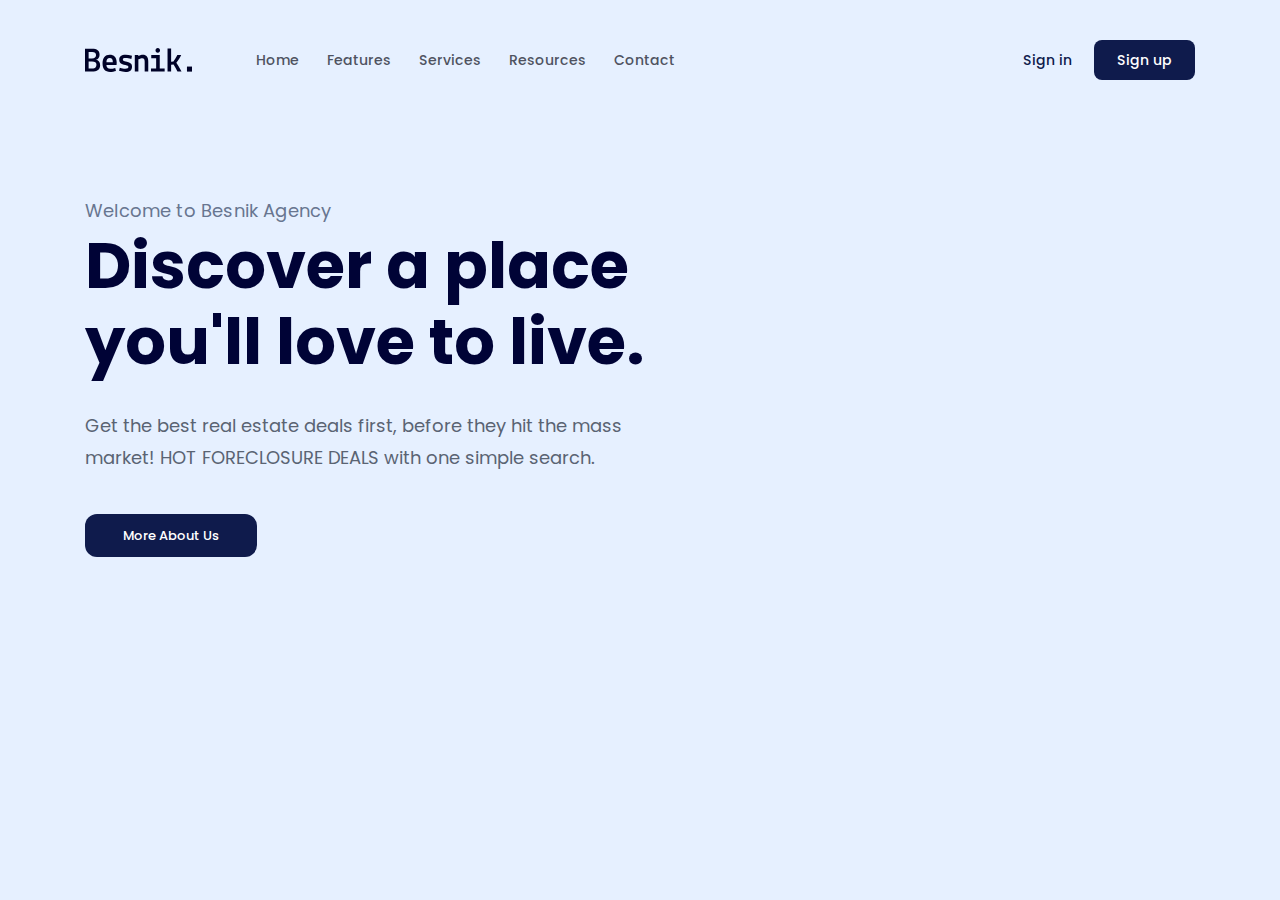
==== RealEStateLandingPage/index.html @ cc9690c1 "add Css for hero class" ====
﻿<!DOCTYPE html>
<html lang="en">
<head>
    <meta charset="UTF-8">
    <meta name="viewport" content="width=device-width, initial-scale=1.0">
    <title>F8 Demo 01</title>
    <link rel="stylesheet" href="./assets/css/reset.css">
    <link rel="stylesheet" href="./assets/fonts/stylesheet.css">
    <link rel="stylesheet" href="./assets/css/style.css">
</head>
<body>
    <main>
        <!-- Header -->
        <header class="header">
            <div class="content">
                <!-- Header Navigation -->
                <nav class="nav">
                    <!-- Logo -->
                    <img src="./assets/img/logo.svg" alt="Besnik.">
    
                    <!-- Navigation -->
                     <ul>
                        <li><a href="#!">Home</a></li>
                        <li><a href="#!">Features</a></li>
                        <li><a href="#!">Services</a></li>
                        <li><a href="#!">Resources</a></li>
                        <li><a href="#!">Contact</a></li>
                     </ul>
    
                    <!-- Action -->
                     <div class="nav-action">
                        <a class="nav-link-action" href="#!">Sign in</a>
                        <a class="btn nav-btn-action" href="#!">Sign up</a>
                     </div>
                </nav>

                <!-- Header Hero -->
                 <div class="hero">
                    <p class="sub-title">Welcome to Besnik Agency</p>
                    <h1 class="title">Discover a place
                        you'll love to live.</h1>
                    <p class="desc">Get the best real estate deals first,
                        before they hit the mass market! HOT FORECLOSURE DEALS with one simple search.</p>
                    <a href="" class="btn btn-cal">More About Us</a>
                 </div>
            </div>
        </header>
    </main>
</body>
</html>
---- RealEStateLandingPage/assets/fonts/stylesheet.css ----
/* =================== Poppins ================ */

@font-face {
    font-family: 'Poppins';
    src: url('./poppins/Poppins-ExtraBold.woff2') format('woff2'),
        url('./poppins/Poppins-ExtraBold.woff') format('woff');
    font-weight: bold;
    font-style: normal;
    font-display: swap;
}

@font-face {
    font-family: 'Poppins';
    src: url('./poppins/Poppins-Bold.woff2') format('woff2'),
        url('./poppins/Poppins-Bold.woff') format('woff');
    font-weight: bold;
    font-style: normal;
    font-display: swap;
}

@font-face {
    font-family: 'Poppins';
    src: url('./poppins/Poppins-BlackItalic.woff2') format('woff2'),
        url('./poppins/Poppins-BlackItalic.woff') format('woff');
    font-weight: 900;
    font-style: italic;
    font-display: swap;
}

@font-face {
    font-family: 'Poppins';
    src: url('./poppins/Poppins-BoldItalic.woff2') format('woff2'),
        url('./poppins/Poppins-BoldItalic.woff') format('woff');
    font-weight: bold;
    font-style: italic;
    font-display: swap;
}

@font-face {
    font-family: 'Poppins';
    src: url('./poppins/Poppins-Black.woff2') format('woff2'),
        url('./poppins/Poppins-Black.woff') format('woff');
    font-weight: 900;
    font-style: normal;
    font-display: swap;
}

@font-face {
    font-family: 'Poppins';
    src: url('./poppins/Poppins-ExtraLight.woff2') format('woff2'),
        url('./poppins/Poppins-ExtraLight.woff') format('woff');
    font-weight: 200;
    font-style: normal;
    font-display: swap;
}

@font-face {
    font-family: 'Poppins';
    src: url('./poppins/Poppins-Italic.woff2') format('woff2'),
        url('./poppins/Poppins-Italic.woff') format('woff');
    font-weight: normal;
    font-style: italic;
    font-display: swap;
}

@font-face {
    font-family: 'Poppins';
    src: url('./poppins/Poppins-ExtraLightItalic.woff2') format('woff2'),
        url('./poppins/Poppins-ExtraLightItalic.woff') format('woff');
    font-weight: 200;
    font-style: italic;
    font-display: swap;
}

@font-face {
    font-family: 'Poppins';
    src: url('./poppins/Poppins-Light.woff2') format('woff2'),
        url('./poppins/Poppins-Light.woff') format('woff');
    font-weight: 300;
    font-style: normal;
    font-display: swap;
}

@font-face {
    font-family: 'Poppins';
    src: url('./poppins/Poppins-ExtraBoldItalic.woff2') format('woff2'),
        url('./poppins/Poppins-ExtraBoldItalic.woff') format('woff');
    font-weight: bold;
    font-style: italic;
    font-display: swap;
}

@font-face {
    font-family: 'Poppins';
    src: url('./poppins/Poppins-LightItalic.woff2') format('woff2'),
        url('./poppins/Poppins-LightItalic.woff') format('woff');
    font-weight: 300;
    font-style: italic;
    font-display: swap;
}

@font-face {
    font-family: 'Poppins';
    src: url('./poppins/Poppins-Medium.woff2') format('woff2'),
        url('./poppins/Poppins-Medium.woff') format('woff');
    font-weight: 500;
    font-style: normal;
    font-display: swap;
}

@font-face {
    font-family: 'Poppins';
    src: url('./poppins/Poppins-Regular.woff2') format('woff2'),
        url('./poppins/Poppins-Regular.woff') format('woff');
    font-weight: normal;
    font-style: normal;
    font-display: swap;
}

@font-face {
    font-family: 'Poppins';
    src: url('./poppins/Poppins-Thin.woff2') format('woff2'),
        url('./poppins/Poppins-Thin.woff') format('woff');
    font-weight: 100;
    font-style: normal;
    font-display: swap;
}

@font-face {
    font-family: 'Poppins';
    src: url('./poppins/Poppins-SemiBold.woff2') format('woff2'),
        url('./poppins/Poppins-SemiBold.woff') format('woff');
    font-weight: 600;
    font-style: normal;
    font-display: swap;
}

@font-face {
    font-family: 'Poppins';
    src: url('./poppins/Poppins-SemiBoldItalic.woff2') format('woff2'),
        url('./poppins/Poppins-SemiBoldItalic.woff') format('woff');
    font-weight: 600;
    font-style: italic;
    font-display: swap;
}

@font-face {
    font-family: 'Poppins';
    src: url('./poppins/Poppins-MediumItalic.woff2') format('woff2'),
        url('./poppins/Poppins-MediumItalic.woff') format('woff');
    font-weight: 500;
    font-style: italic;
    font-display: swap;
}

@font-face {
    font-family: 'Poppins';
    src: url('./poppins/Poppins-ThinItalic.woff2') format('woff2'),
        url('./poppins/Poppins-ThinItalic.woff') format('woff');
    font-weight: 100;
    font-style: italic;
    font-display: swap;
}
---- RealEStateLandingPage/assets/css/style.css ----
﻿*{
    box-sizing: border-box;
}

:root{
    --primary-color: #0F1B4C;
    --wid:50;
}

html{
    font-size: 62.5%; /* The same setting 10px */
}

body{
    font-size: 1.6rem; /* The same setting 1rem = 10px + 0.6rem = 6px = 16px */
    font-family: 'Poppins', sans-serif;
}

/* Common */
.content{
    width: 1110px;
    max-width: calc(100% - 24px);
    margin-left: auto;
    margin-right: auto;
}

a{
    text-decoration: none;
}

.btn{
    padding: 1.5rem 3.8rem;
    color: #FFF;
    font-size: 1.3rem;
    font-style: normal;
    font-weight: 500;
    background: var(--primary-color);
    border-radius: 1.2rem;
}

.btn:hover{
    opacity: 0.8;
    transition: all 0.3s ease-in;
}

/* Header */
.header{
    background: #E6F0FF;
    height: 100vh;
}

.nav{
    display: flex;
    padding-top: 4.8rem;
    align-items: center;
    /* flex-wrap: wrap; */
}

.nav ul{
    display: flex;
    margin-left: 5rem;
}

.nav ul a{
    padding: 1.2rem 1.4rem;
    color: #4F5361;
    font-size: 1.4rem;
    font-weight: 500;
    position: relative;
}

.nav ul a::before{
    content: "";
    display: block;
    position: absolute;
    bottom: 10px;
    left: 50%;
    right: 50%;
    width: 0px;
    height: 0.2rem;
    background: #4F5361;
    transition: all 0.3s ease;
}

.nav ul a:hover::before{
    /* width: calc(100% - 2.8rem); */
    /* --a : calc(calc(100% - 2.8rem) / 1px); */
    /* max-width: calc(100% - 2.8rem); */
    --wid:30;
    width: 1px;
    transform: scaleX(var(--wid));
}

.nav .nav-action{
    margin-left: auto;
}

.nav .nav-action .nav-btn-action{
    margin-left: 1.8rem;
    padding: 1rem 2.3rem;
    border-radius: 0.8rem;
    font-size: 1.4rem;
}

.nav .nav-action .nav-link-action{
    color: var(--primary-color);
    font-size: 1.4rem;
    font-style: normal;
    font-weight: 500;
}

/* Hero */

.hero{
    margin-top: 13rem;
    width: 56rem;
}

.hero .sub-title{
    color:#687690;
    font-size: 1.8rem;
    font-style: normal;
    font-weight: 500s;
    letter-spacing: 0.018rem;
}

.hero .title{
    margin-top: 0.8rem;
    color: #000336;
    font-size: 6.4rem;
    font-style: normal;
    font-weight: 700;
    line-height: 7.6rem;
}

.hero .desc{
    margin-top: 3rem;
    color: #5a6473;
    font-size: 1.8rem;
    font-style: normal;
    font-weight: 400;
    line-height: 3.2rem;
}

.hero .btn-cal{
    display: inline-block;
    margin-top: 4rem;

}
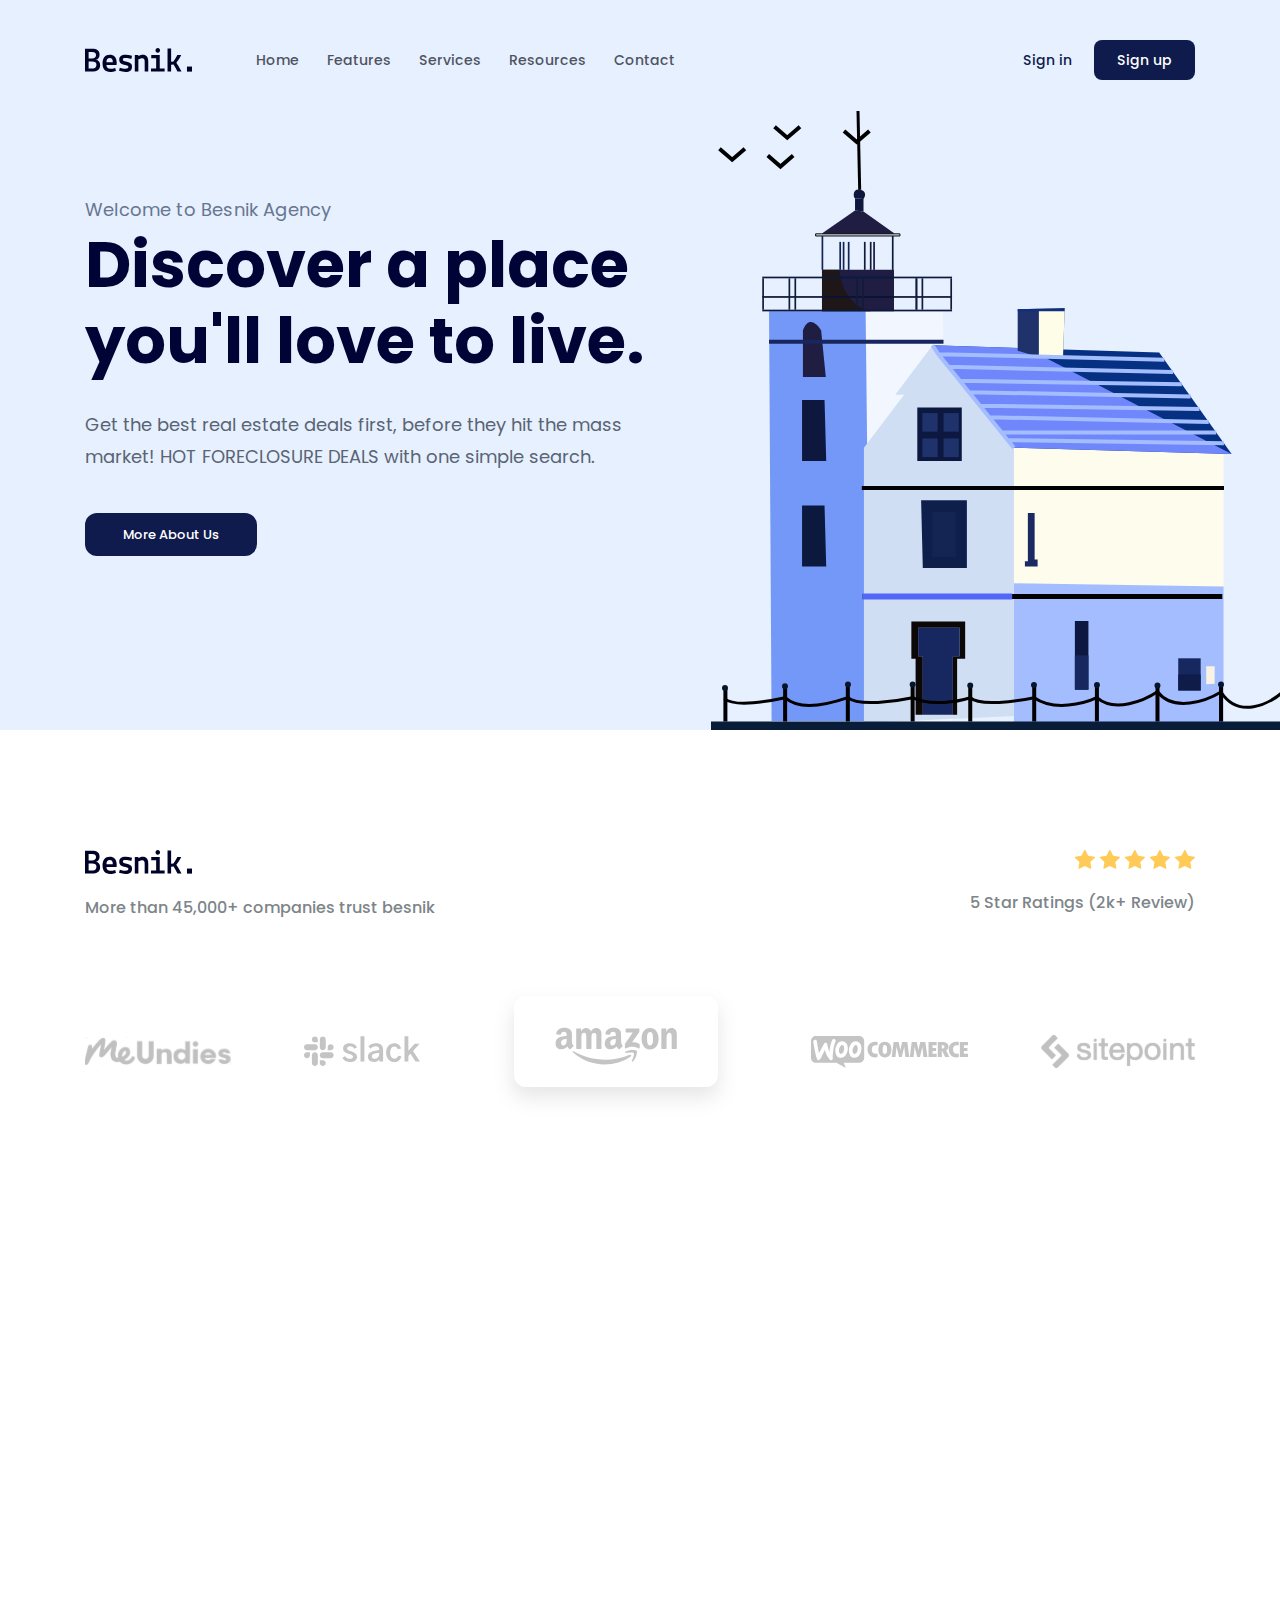
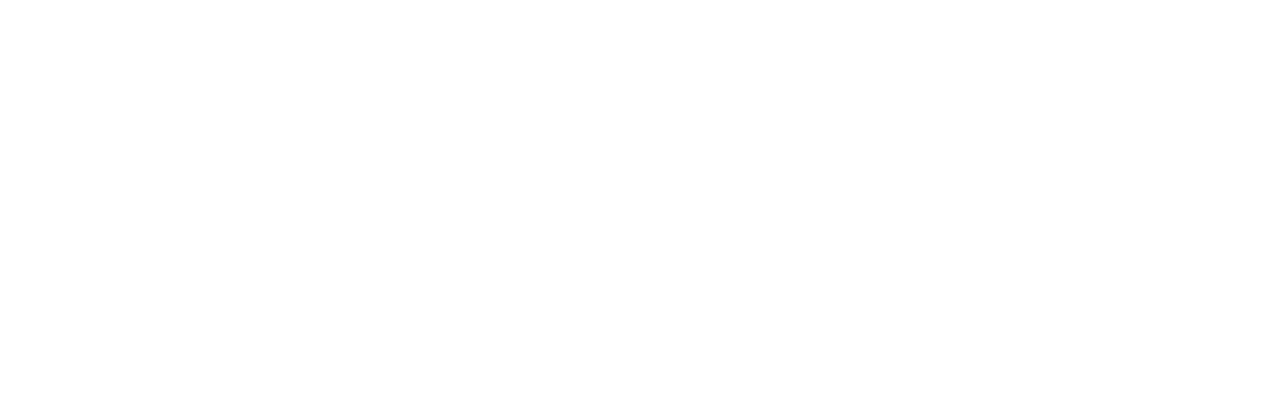
==== commit 476fc8f8: "add client section" ====
--- a/RealEStateLandingPage/index.html
+++ b/RealEStateLandingPage/index.html
@@ -33,18 +33,58 @@
                         <a class="btn nav-btn-action" href="#!">Sign up</a>
                      </div>
                 </nav>
+            </div>
 
-                <!-- Header Hero -->
-                 <div class="hero">
-                    <p class="sub-title">Welcome to Besnik Agency</p>
-                    <h1 class="title">Discover a place
-                        you'll love to live.</h1>
-                    <p class="desc">Get the best real estate deals first,
-                        before they hit the mass market! HOT FORECLOSURE DEALS with one simple search.</p>
-                    <a href="" class="btn btn-cal">More About Us</a>
-                 </div>
+            <div class="hero-wrap">
+                <div class="content">
+                    <!-- Header Hero -->
+                    <div class="hero-info">
+                        <p class="sub-title">Welcome to Besnik Agency</p>
+                        <h1 class="title">Discover a place
+                            you'll love to live.</h1>
+                        <p class="desc">Get the best real estate deals first,
+                            before they hit the mass market! HOT FORECLOSURE DEALS with one simple search.</p>
+                        <a href="" class="btn btn-cal">More About Us</a>
+                    </div>
+                    <img src="./assets/img/hero-img.svg" alt="Discover a place
+                    you'll love to live." class="hero-img">
+                </div>
             </div>
         </header>
+
+        <!-- Client -->
+         <div class="client-wrap">
+            <div class="content">
+                <!-- Client info -->
+                <div class="client-info">
+                    <div class="client-content">
+                        <img src="./assets/img/logo.svg" alt="Besnik.">
+                        <p>More than 45,000+ companies trust besnik</p>
+                    </div>
+    
+                    <!-- Client review -->
+                     <div class="client-review">
+                        <div class="star">
+                            <img src="./assets/img/star.svg" alt="start 1">
+                            <img src="./assets/img/star.svg" alt="start 3">
+                            <img src="./assets/img/star.svg" alt="start 2">
+                            <img src="./assets/img/star.svg" alt="start 4">
+                            <img src="./assets/img/star.svg" alt="start 5">
+                        </div>
+                        <p>5 Star Ratings (2k+ Review)</p>
+                     </div>
+                </div>
+
+                <!-- Client logo -->
+                 <div class="client-logo">
+                    <img src="./assets/img/logo-meundies.svg" alt="meunies">
+                    <img src="./assets/img/logo-slack.svg" alt="slack">
+                    <img src="./assets/img/logo-amazon.svg" alt="amazon">
+                    <img src="./assets/img/logo-woocommerce.svg" alt="woo commerce">
+                    <img src="./assets/img/logo-sitepoint.svg" alt="sitepoint">
+                </div>
+            </div>
+         </div>
     </main>
 </body>
 </html>--- a/RealEStateLandingPage/assets/css/style.css
+++ b/RealEStateLandingPage/assets/css/style.css
@@ -14,6 +14,7 @@
 body{
     font-size: 1.6rem; /* The same setting 1rem = 10px + 0.6rem = 6px = 16px */
     font-family: 'Poppins', sans-serif;
+    height: 2000px;
 }
 
 /* Common */
@@ -43,15 +44,15 @@
     transition: all 0.3s ease-in;
 }
 
-/* Header */
+/* ===== Header ===== */
 .header{
     background: #E6F0FF;
-    height: 100vh;
+    padding-top: 3.8rem;
 }
 
 .nav{
     display: flex;
-    padding-top: 4.8rem;
+    padding-top: 1rem;
     align-items: center;
     /* flex-wrap: wrap; */
 }
@@ -109,14 +110,20 @@
     font-weight: 500;
 }
 
-/* Hero */
+/* ===== Hero ===== */
 
-.hero{
-    margin-top: 13rem;
-    width: 56rem;
+.hero-wrap{
+    margin-top: 3.9rem;
+    height: 61.9rem;
+    position: relative;
 }
 
-.hero .sub-title{
+.hero-info{
+    width: 56rem;
+    padding-top: 9rem;
+}
+
+.hero-info .sub-title{
     color:#687690;
     font-size: 1.8rem;
     font-style: normal;
@@ -124,7 +131,7 @@
     letter-spacing: 0.018rem;
 }
 
-.hero .title{
+.hero-info .title{
     margin-top: 0.8rem;
     color: #000336;
     font-size: 6.4rem;
@@ -133,7 +140,7 @@
     line-height: 7.6rem;
 }
 
-.hero .desc{
+.hero-info .desc{
     margin-top: 3rem;
     color: #5a6473;
     font-size: 1.8rem;
@@ -142,8 +149,50 @@
     line-height: 3.2rem;
 }
 
-.hero .btn-cal{
+.hero-info .btn-cal{
     display: inline-block;
     margin-top: 4rem;
 
-}+}
+
+.hero-img{
+    position: absolute;
+    bottom: 0px;
+    right: calc((100vw - 1110px) / 2 - 100px);
+}
+
+/* ===== Client ===== */
+
+.client-wrap{
+    margin-top: 7.9rem;
+    padding: 4.1rem 0rem;
+}
+
+.client-info{
+    display: flex;
+}
+
+.client-info p{
+    margin-top: 2.3rem;
+    color: #7D8589;
+    font-size: 1.6rem;
+    font-style: normal;
+    font-weight: 500;
+}
+
+.client-review{
+    display: flex;
+    flex-direction: column;
+    align-items: end;
+    margin-left: auto;
+}
+
+.client-logo{
+    margin-top: 7rem;
+    display: flex;   
+    align-items: center;
+    justify-content: space-between;
+}
+
+
+
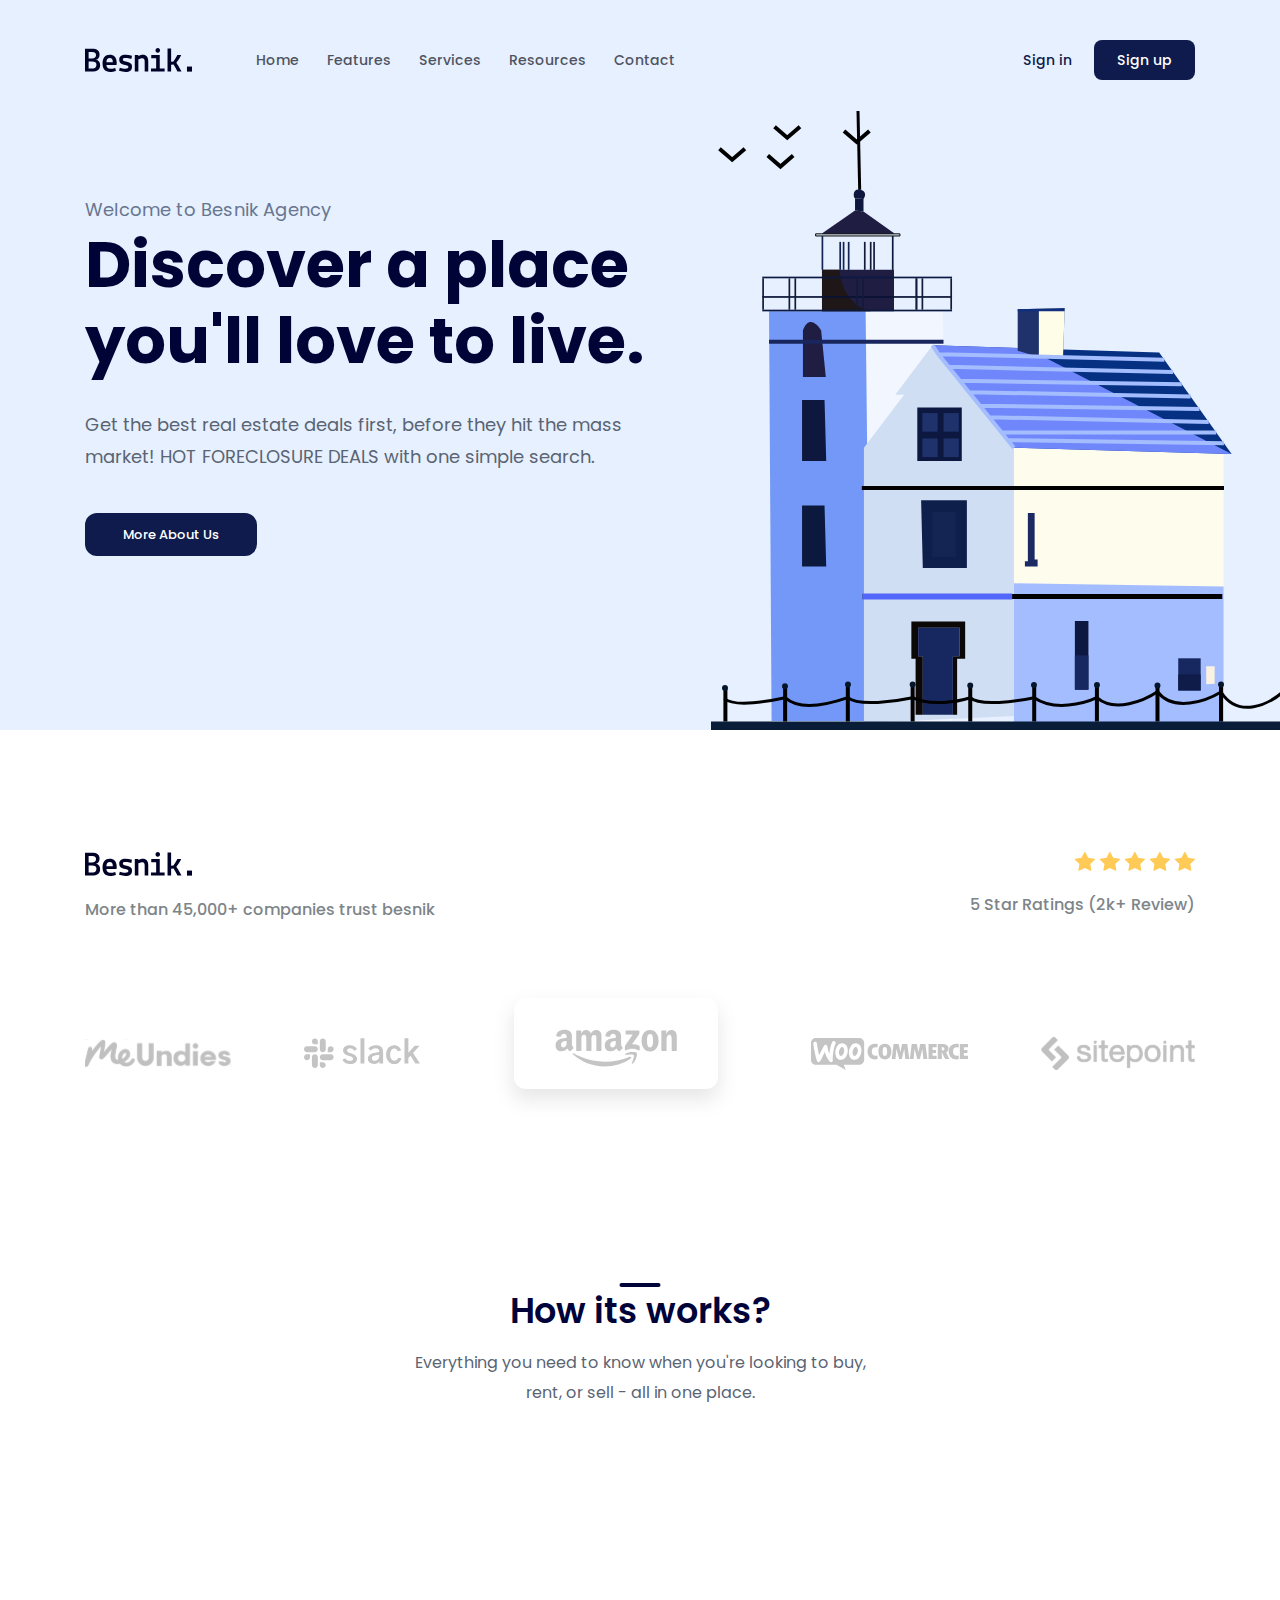
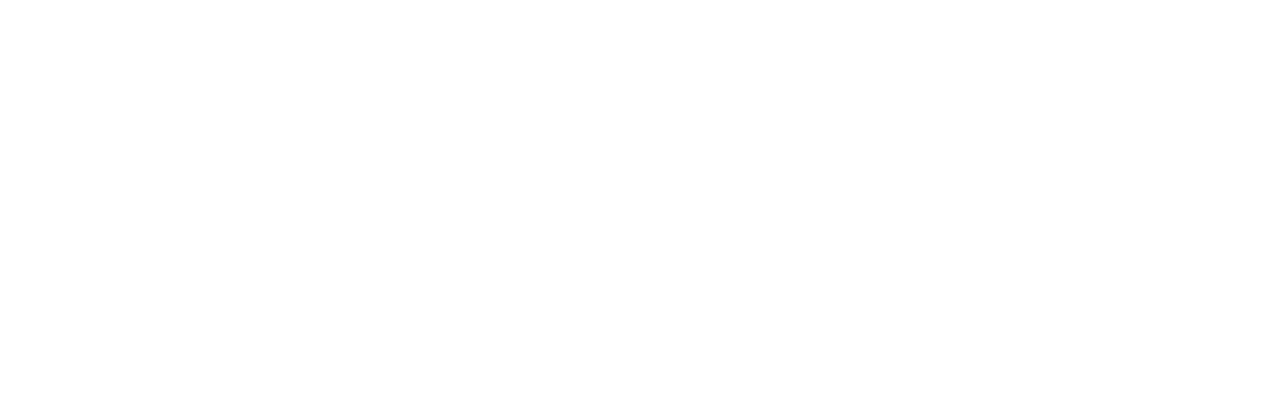
==== commit 12603c35: "add guides" ====
--- a/RealEStateLandingPage/index.html
+++ b/RealEStateLandingPage/index.html
@@ -85,6 +85,14 @@
                 </div>
             </div>
          </div>
+
+         <!-- Guides -->
+          <div class="guides">
+            <div class="content">
+                <h2 class="sub-title">How its works?</h2>
+                <p class="desc">Everything you need to know when you're looking to buy, rent, or sell - all in one place.</p>
+            </div>
+          </div>
     </main>
 </body>
-</html>+</html> --- a/RealEStateLandingPage/assets/css/style.css
+++ b/RealEStateLandingPage/assets/css/style.css
@@ -164,8 +164,8 @@
 /* ===== Client ===== */
 
 .client-wrap{
-    margin-top: 7.9rem;
-    padding: 4.1rem 0rem;
+    margin-top: 12.2rem;
+    /* padding: 4.1rem 0rem; */
 }
 
 .client-info{
@@ -194,5 +194,45 @@
     justify-content: space-between;
 }
 
-
-
+/* ===== Guides ===== */
+
+.guides{
+    margin-top: 174px;
+}
+
+.guides .sub-title{
+    position: relative;
+    color: #000339;
+    text-align: center;
+    font-size: 3.5rem;
+    font-style: normal;
+    font-weight: 600;
+    line-height: 1; /* 100% */
+}
+
+.guides .sub-title::before{
+    content: "";
+    position:absolute;
+    display: inline-block;
+    top:-10px;
+    left: 50%;
+    transform: translateX(-50%);
+    width: 41px;
+    height: 4px;
+    border-radius: 12px;
+    background: #000339;
+
+}
+
+.guides .desc {
+    margin: 20px auto 0px auto;
+    color: #5A6473;
+    width: 459px;
+    max-width: 100%;
+    font-size: 1.6rem;
+    font-style: normal;
+    font-weight: 400;
+    text-align: center;
+    line-height: 1.87; /* 187.5% */
+}
+
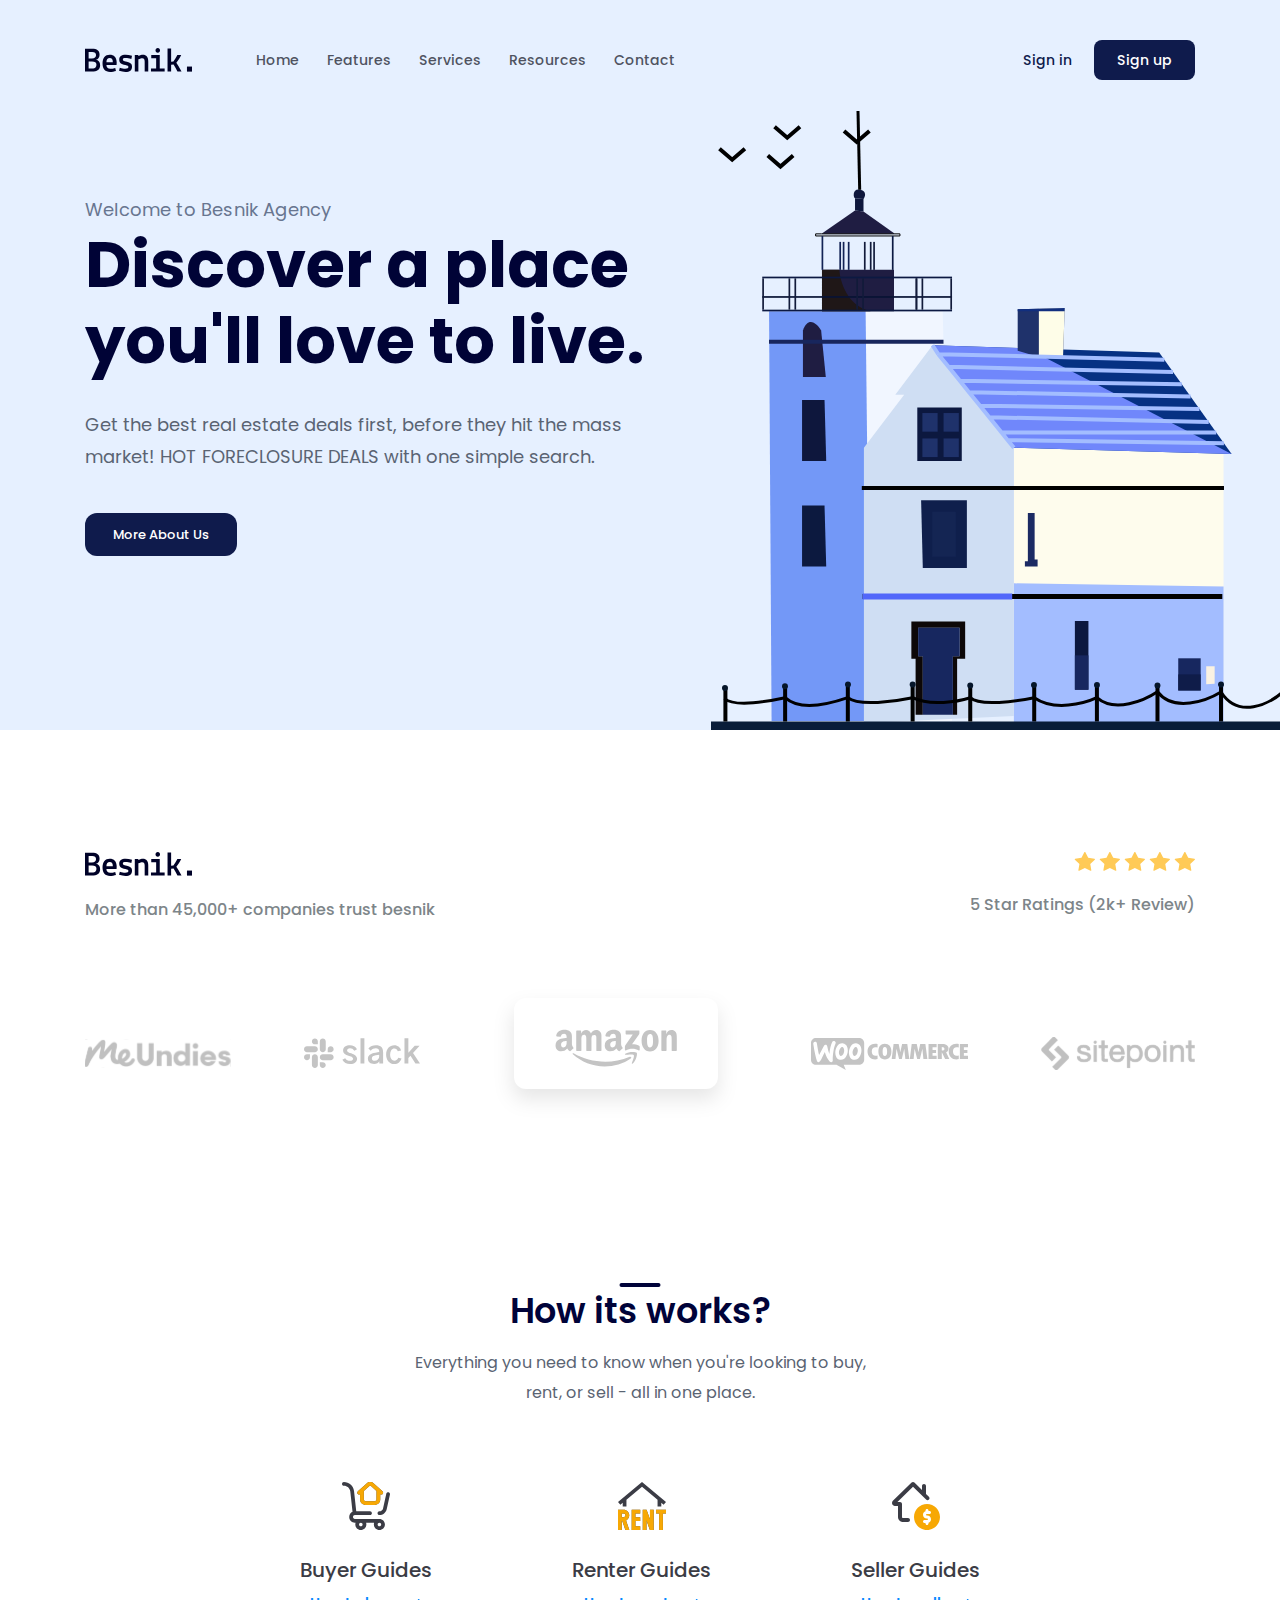
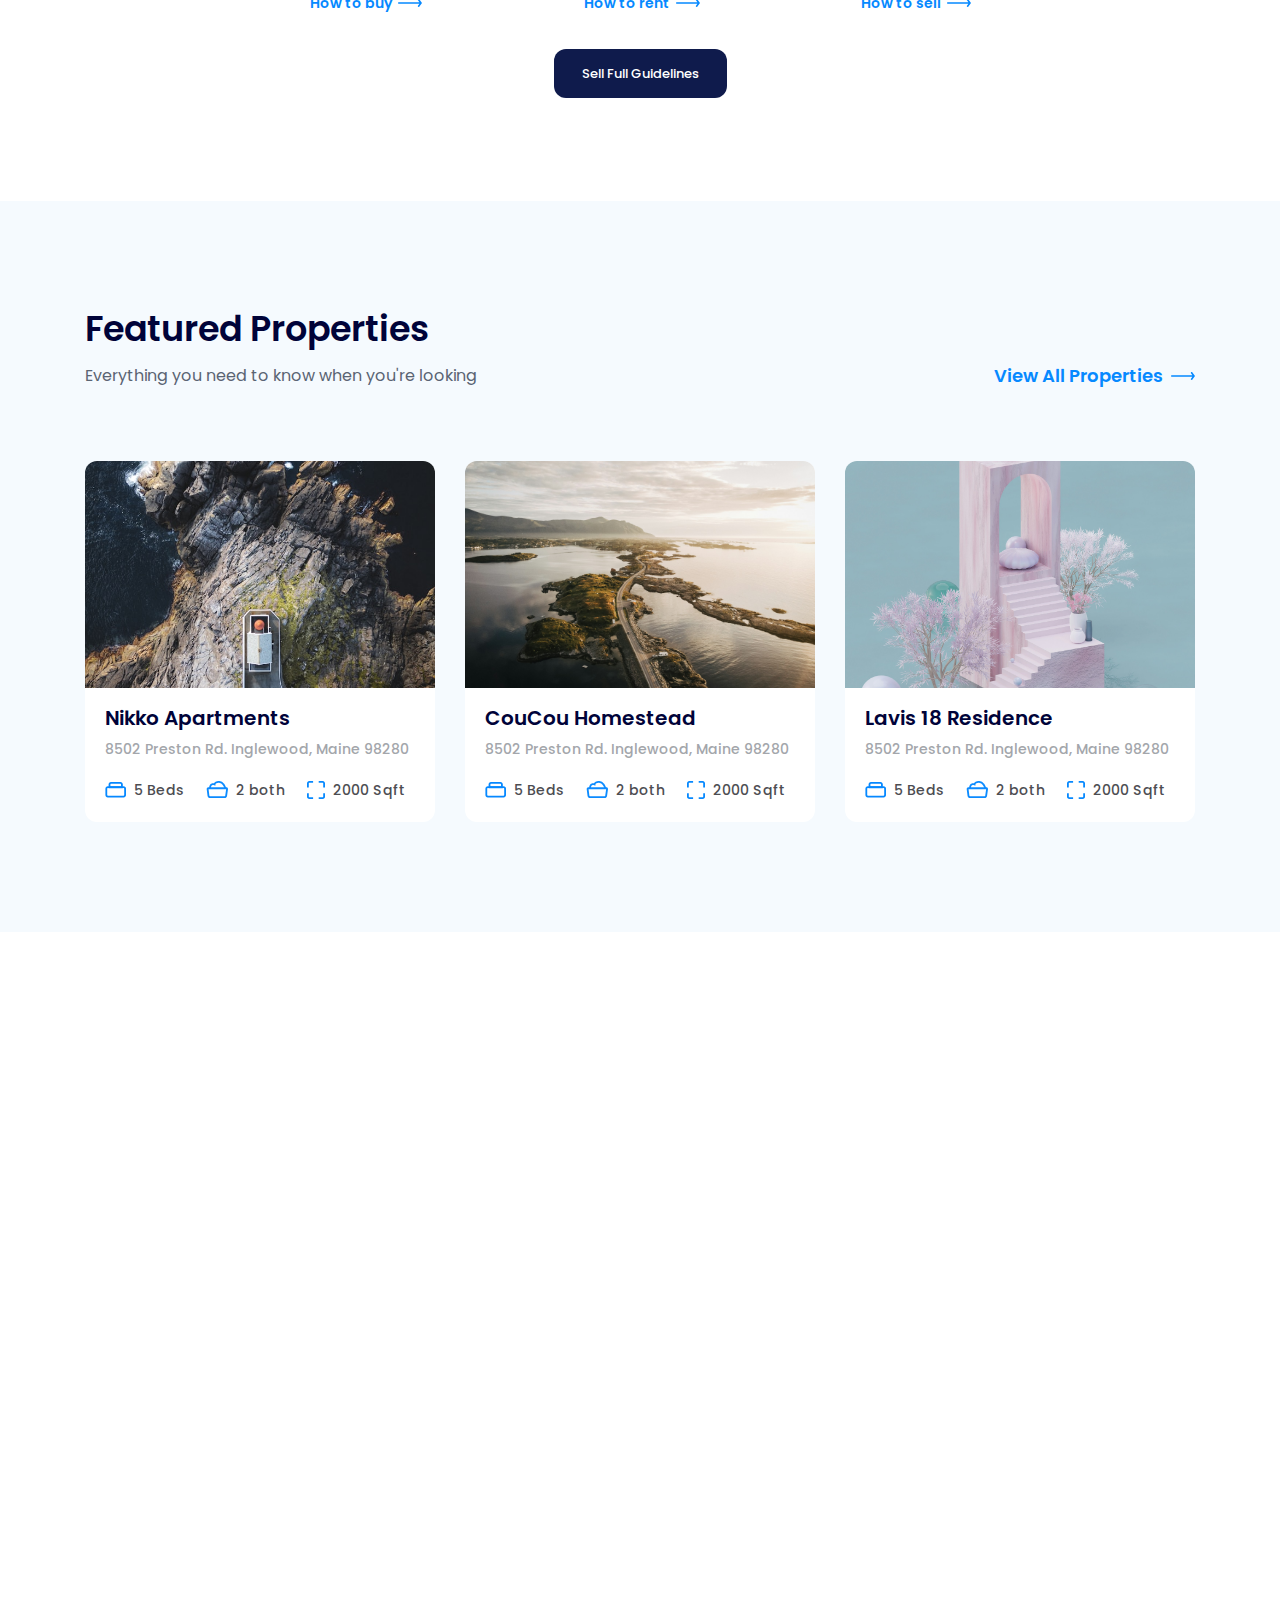
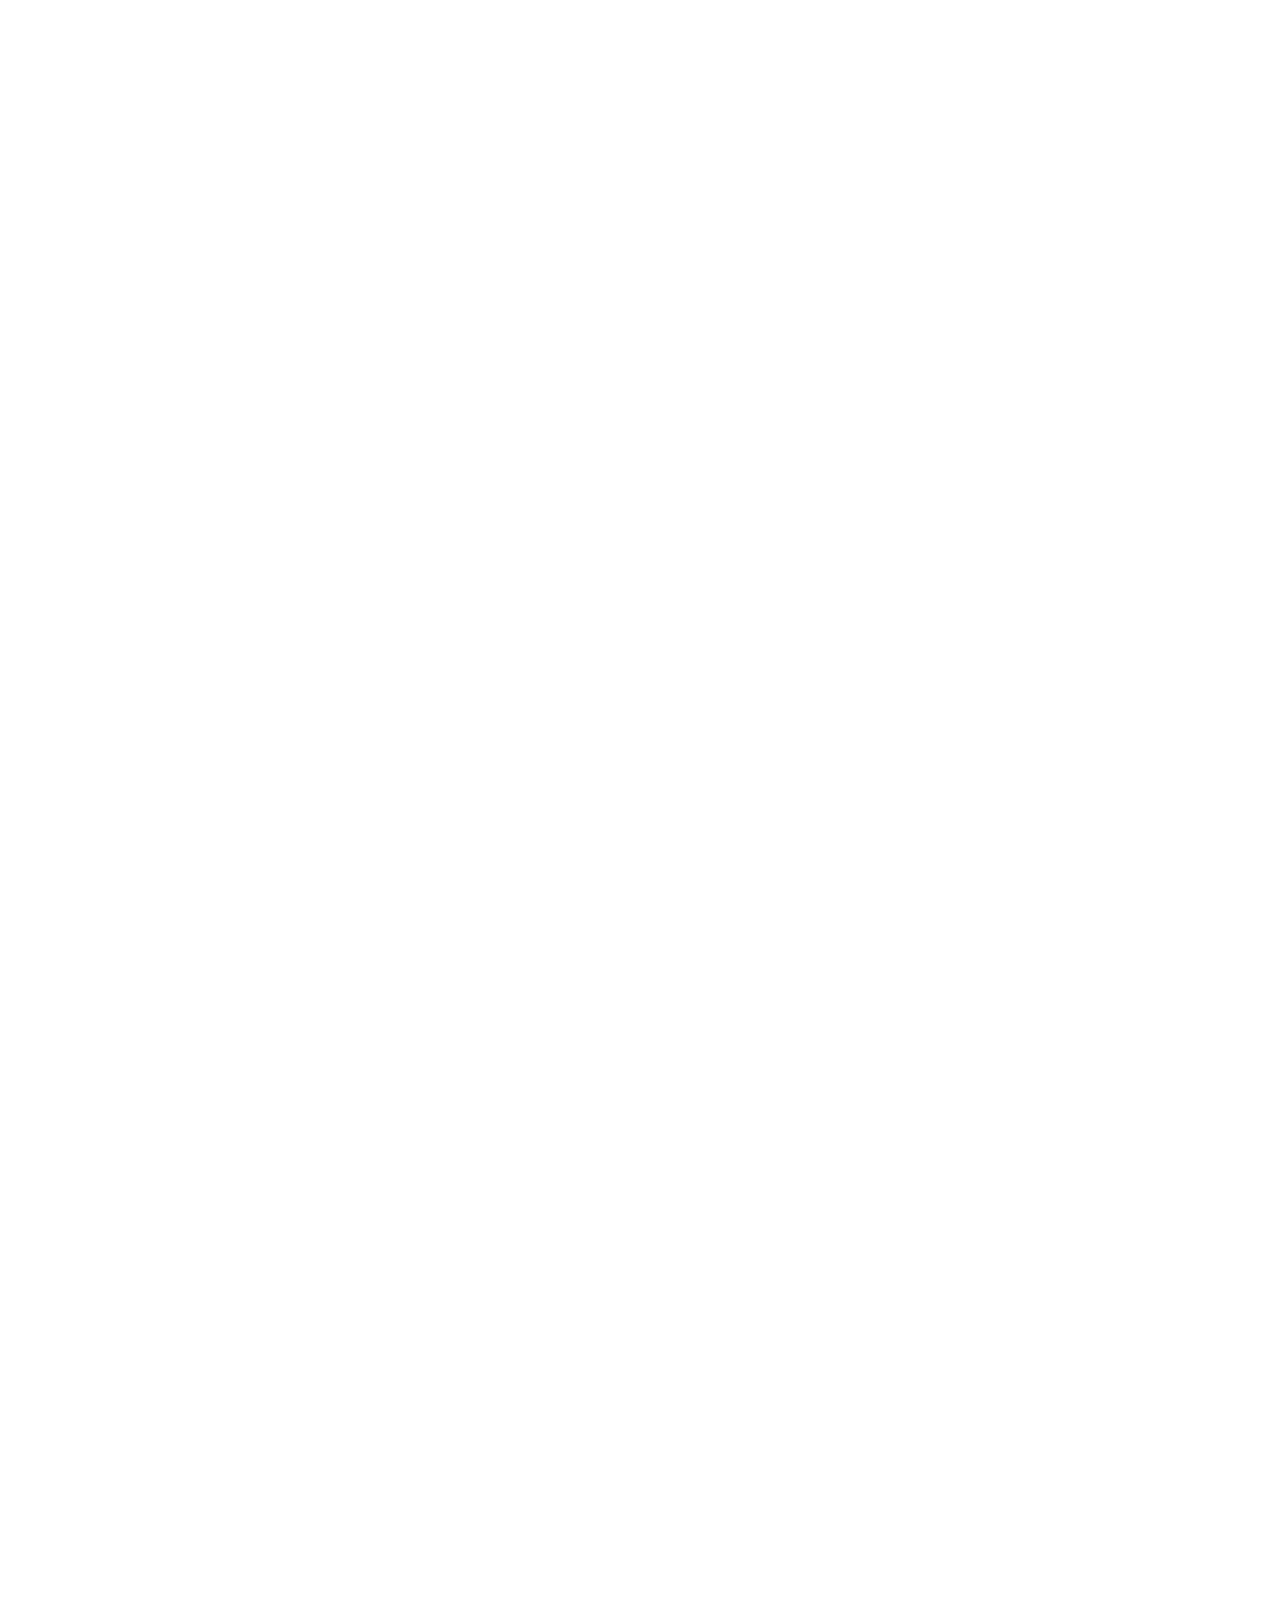
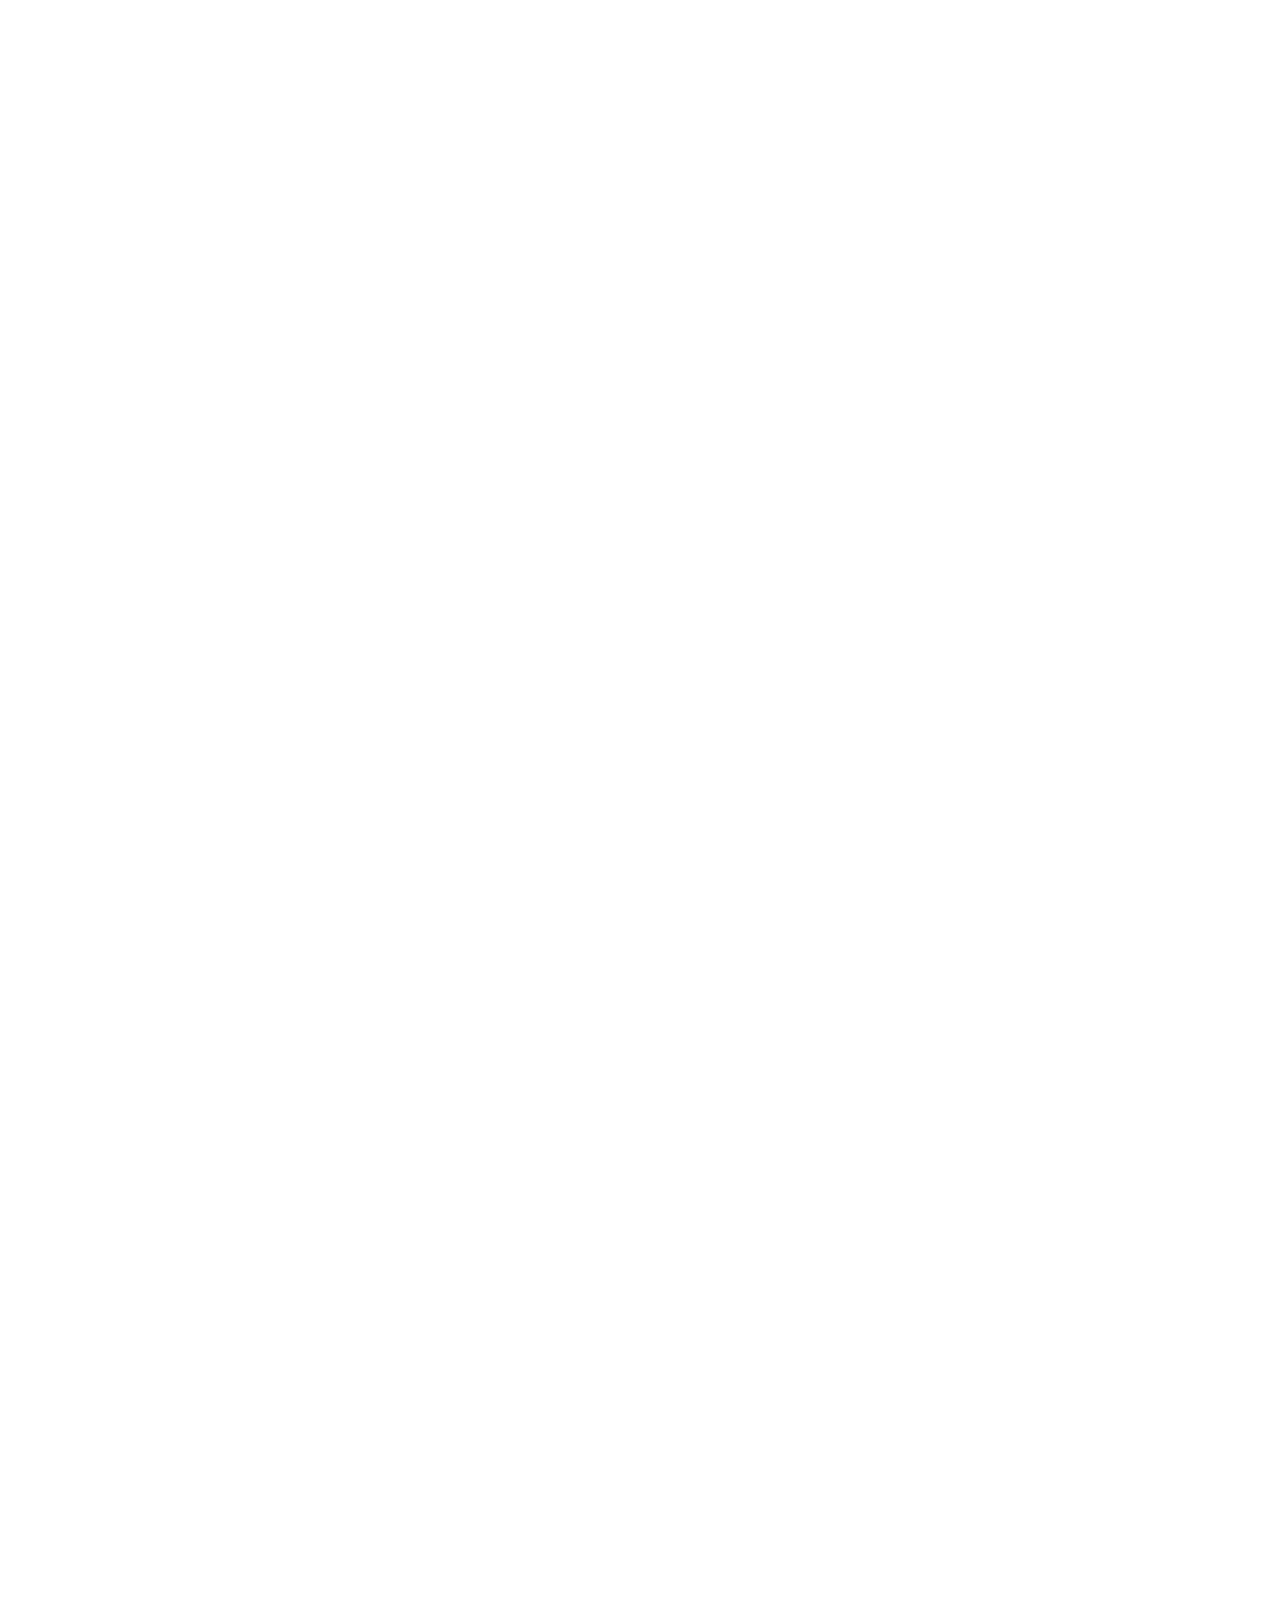
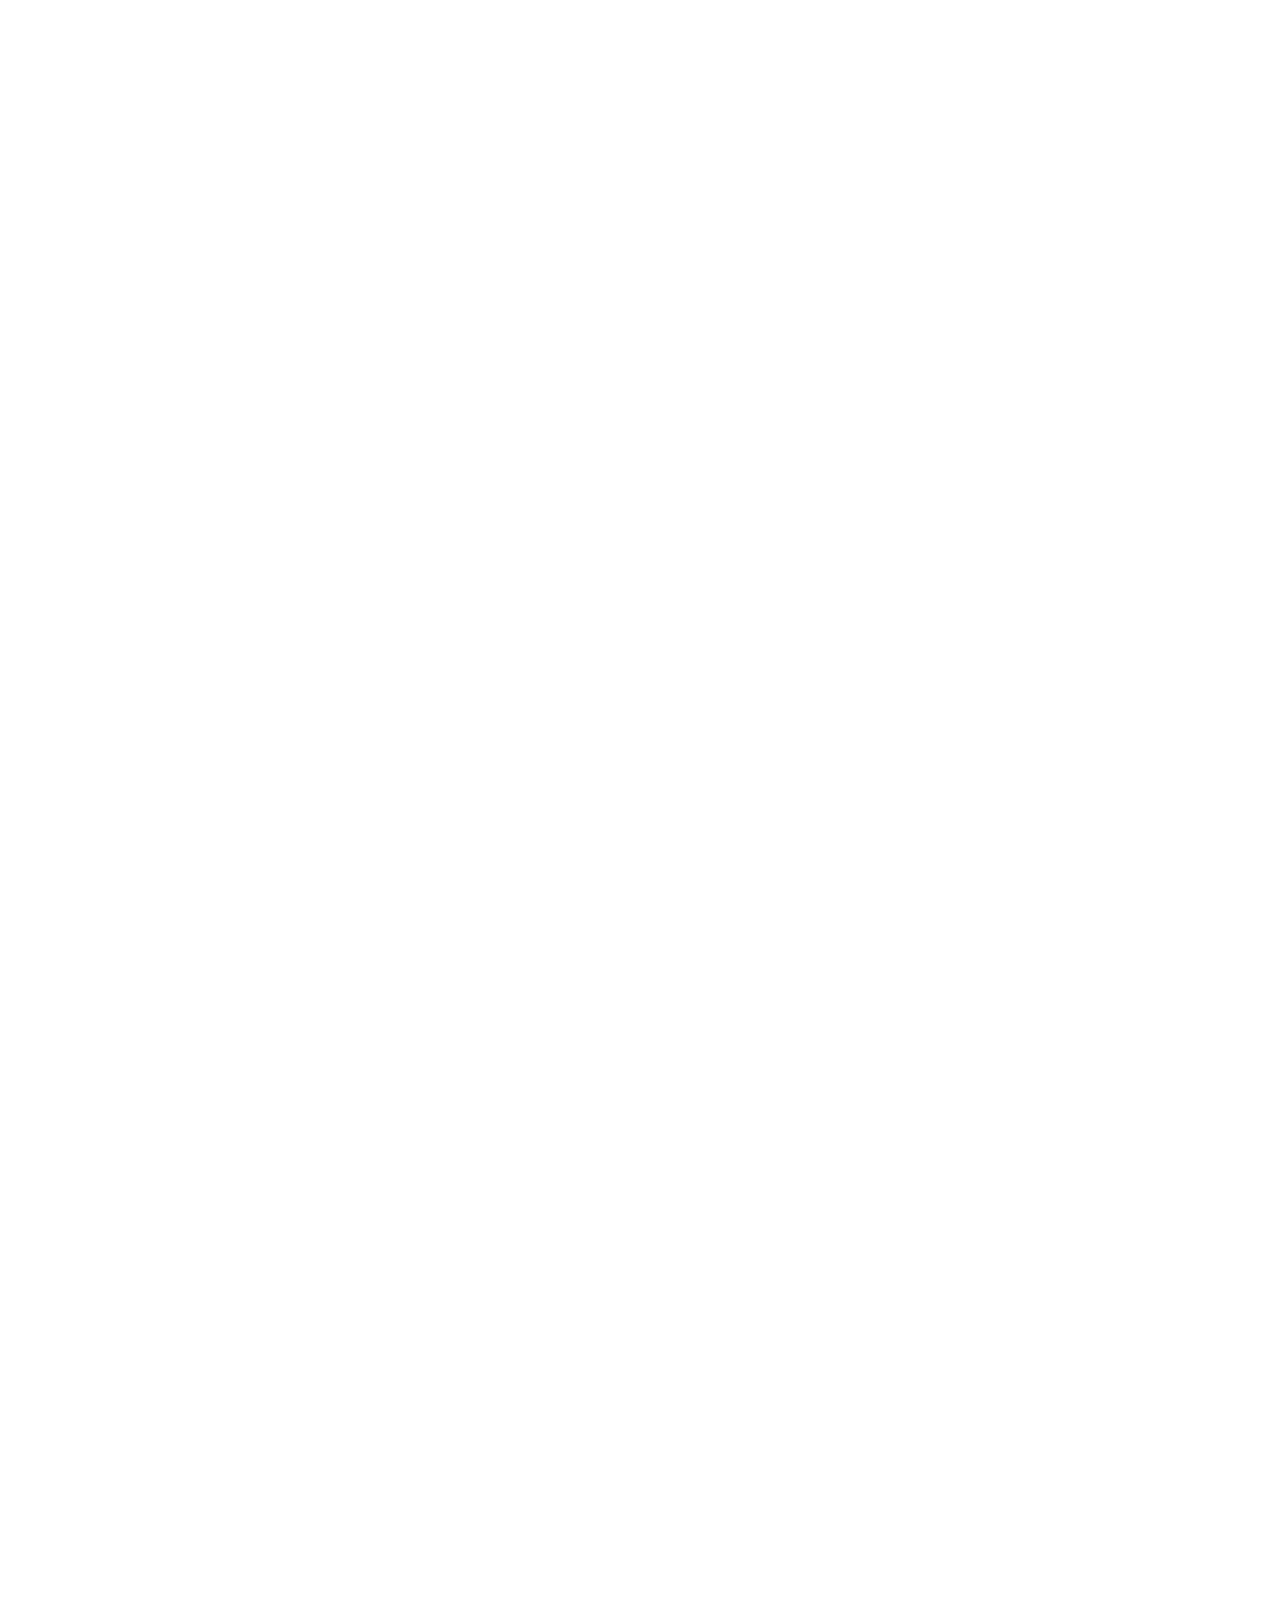
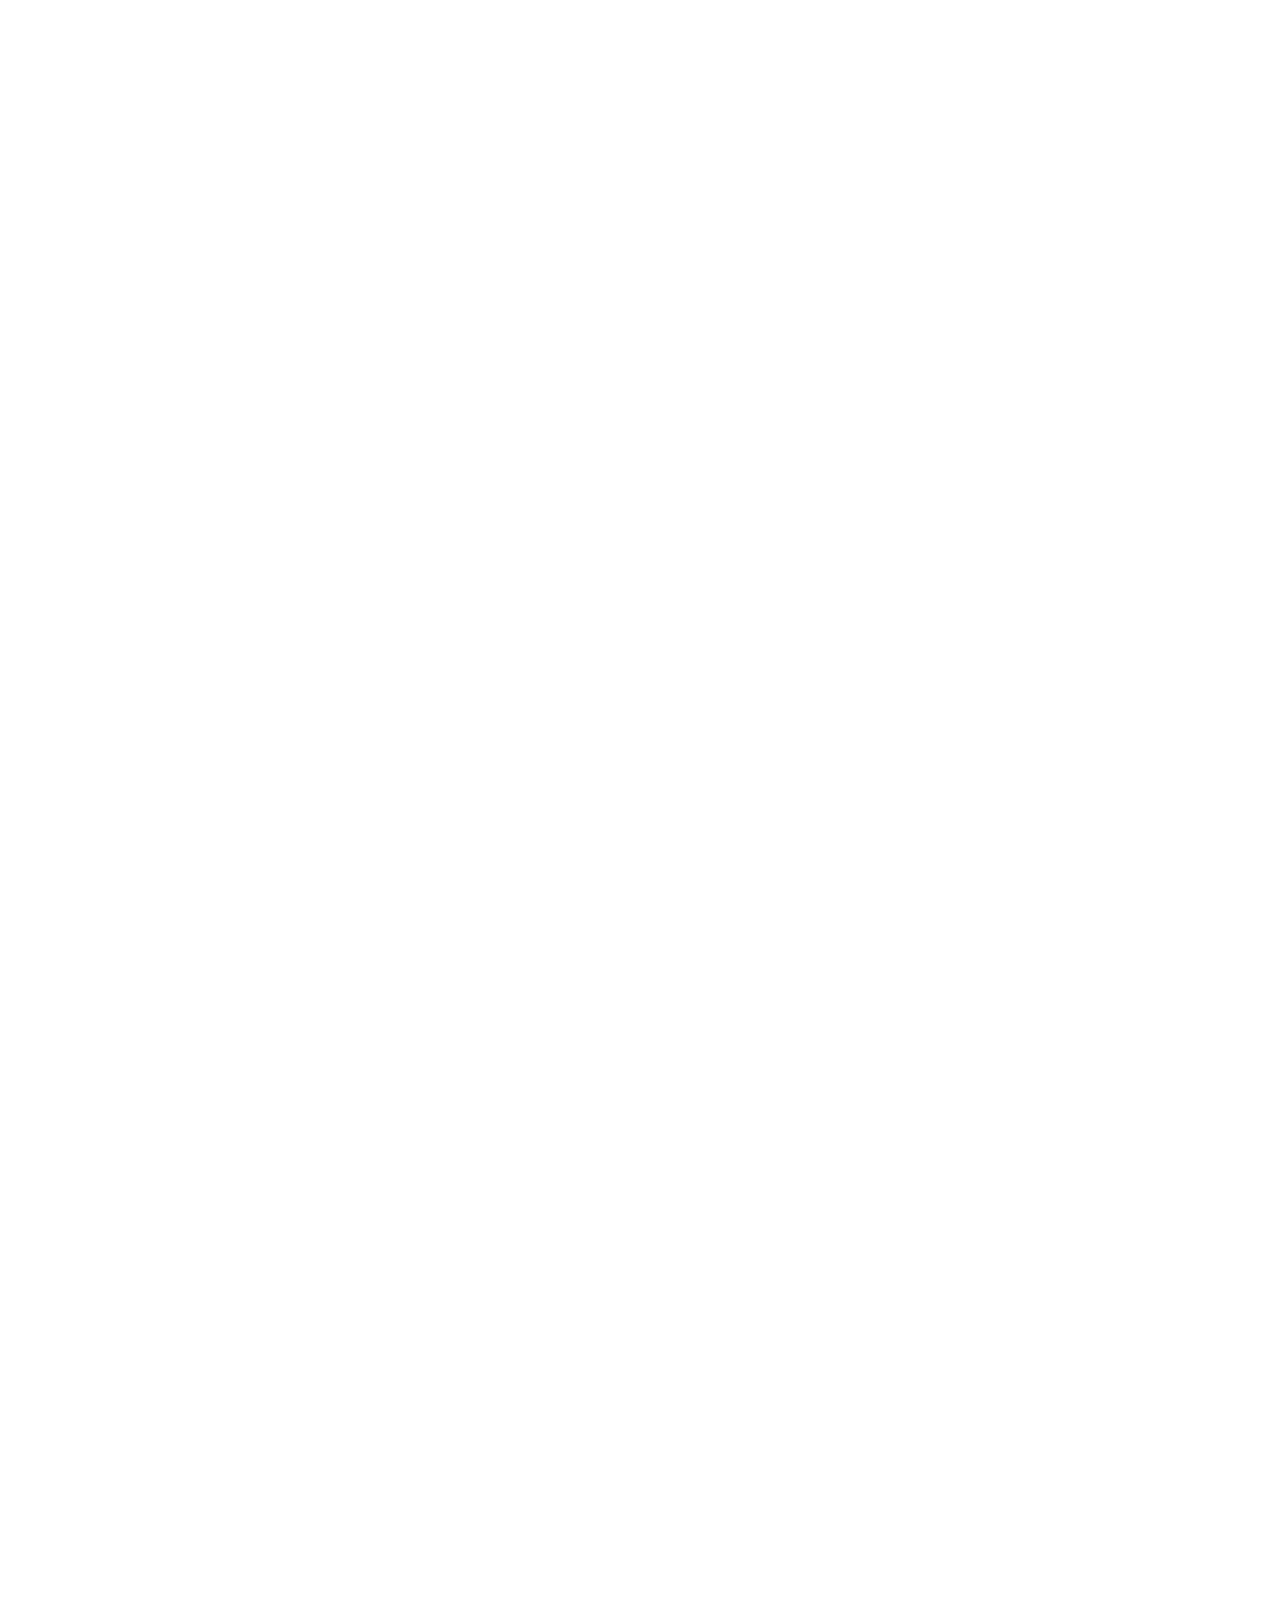
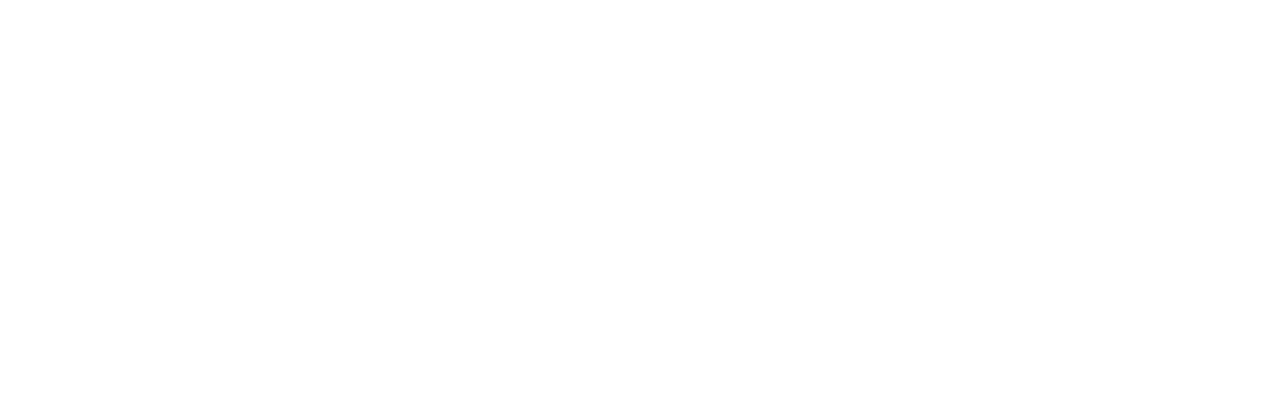
==== commit e8e716da: "add Featured" ====
--- a/RealEStateLandingPage/index.html
+++ b/RealEStateLandingPage/index.html
@@ -91,8 +91,89 @@
             <div class="content">
                 <h2 class="sub-title">How its works?</h2>
                 <p class="desc">Everything you need to know when you're looking to buy, rent, or sell - all in one place.</p>
+                <!-- List guide -->
+                <ul class="list-guide">
+                    <li class="guide-item">
+                        <img src="./assets/img/guide.svg" alt="Guide">
+                        <h3 class="title">Buyer Guides</h3>
+                        <a href="#!" class="link"><span>How to buy</span><img class="arrow-right" src="./assets/img/arrow-right.svg" alt="Arrow right"></a>
+                    </li>
+                    <li class="guide-item">
+                        <img src="./assets/img/renter.svg" alt="Renter">
+                        <h3 class="title">Renter Guides</h3>
+                        <a href="#!" class="link"><span>How to rent</span><img class="arrow-right" src="./assets/img/arrow-right.svg" alt="Arrow right"></a>
+                    </li>
+                    <li class="guide-item">
+                        <img src="./assets/img/seller.svg" alt="Seller">
+                        <h3 class="title">Seller Guides</h3>
+                        <a href="#!" class="link"><span>How to sell</span><img class="arrow-right" src="./assets/img/arrow-right.svg" alt="Arrow right"></a>
+                    </li>
+                </ul> 
+                <!-- Guide CTA -->
+                 <div class="guide-cta">
+                    <a href="#!" class="btn">Sell Full Guidelines</a>
+                 </div>
             </div>
           </div>
+
+          <!-- Featured -->
+           <div class="featured">
+            <div class="content">
+                <!-- Featured header -->
+                <header>
+                    <h2 class="sub-title">Featured Properties</h2>
+                    <div class="row">
+                        <p class="desc">Everything you need to know when you're looking</p>
+                        <a href="#!" class="link"><span>View All Properties</span><img src="./assets/img/arrow-right.svg" alt="Arrow right" class="arrow-right"></a>
+                    </div>
+                </header>
+
+                <!-- Feature List -->
+                 <div class="list-featured">
+                    <!-- Featured item 1 -->
+                    <div class="feature-item">
+                        <img src="./assets/img/featured-thumb1.jpg" alt="Nikko Apartments" class="thumb">
+                        <div class="feature-body">
+                            <h3 class="title">Nikko Apartments</h3>
+                            <p class="desc">8502 Preston Rd. Inglewood, Maine 98280</p>
+                            <div class="info">
+                                <div class="info-item"><img src="./assets/img/bed.svg" alt="" class="icon"><span class="label">5 Beds</span></div>
+                                <div class="info-item"><img src="./assets/img/both.svg" alt="" class="icon"><span class="label">2 both</span></div>
+                                <div class="info-item"><img src="./assets/img/sqft.svg" alt="" class="icon"><span class="label">2000 Sqft</span></div>
+                            </div>
+                        </div>
+                    </div>
+
+                    <!-- Featured item 2 -->
+                    <div class="feature-item">
+                        <img src="./assets/img/featured-thumb2.jpg" alt="CouCou Homestead" class="thumb">
+                        <div class="feature-body">
+                            <h3 class="title">CouCou Homestead</h3>
+                            <p class="desc">8502 Preston Rd. Inglewood, Maine 98280</p>
+                            <div class="info">
+                                <div class="info-item"><img src="./assets/img/bed.svg" alt="" class="icon"><span class="label">5 Beds</span></div>
+                                <div class="info-item"><img src="./assets/img/both.svg" alt="" class="icon"><span class="label">2 both</span></div>
+                                <div class="info-item"><img src="./assets/img/sqft.svg" alt="" class="icon"><span class="label">2000 Sqft</span></div>
+                            </div>
+                        </div>
+                    </div>
+
+                    <!-- Featured item 3 -->
+                    <div class="feature-item">
+                        <img src="./assets/img/featured-thumb3.jpg" alt="Lavis 18 Residence" class="thumb">
+                        <div class="feature-body">
+                            <h3 class="title">Lavis 18 Residence</h3>
+                            <p class="desc">8502 Preston Rd. Inglewood, Maine 98280</p>
+                            <div class="info">
+                                <div class="info-item"><img src="./assets/img/bed.svg" alt="" class="icon"><span class="label">5 Beds</span></div>
+                                <div class="info-item"><img src="./assets/img/both.svg" alt="" class="icon"><span class="label">2 both</span></div>
+                                <div class="info-item"><img src="./assets/img/sqft.svg" alt="" class="icon"><span class="label">2000 Sqft</span></div>
+                            </div>
+                        </div>
+                    </div>
+                 </div>
+            </div>
+           </div>
     </main>
 </body>
 </html> --- a/RealEStateLandingPage/assets/css/style.css
+++ b/RealEStateLandingPage/assets/css/style.css
@@ -14,7 +14,8 @@
 body{
     font-size: 1.6rem; /* The same setting 1rem = 10px + 0.6rem = 6px = 16px */
     font-family: 'Poppins', sans-serif;
-    height: 2000px;
+    /* height temp */
+    height: 10000px; 
 }
 
 /* Common */
@@ -30,7 +31,7 @@
 }
 
 .btn{
-    padding: 1.5rem 3.8rem;
+    padding: 1.5rem 2.8rem;
     color: #FFF;
     font-size: 1.3rem;
     font-style: normal;
@@ -236,3 +237,151 @@
     line-height: 1.87; /* 187.5% */
 }
 
+.list-guide {
+    display: flex;
+    justify-content: center;
+    margin-top: 7.4rem;
+}
+
+.list-guide .guide-item{
+    text-align: center;
+    margin: 0px 7rem;
+}
+
+.guide-item .title{
+    margin-top: 2.6rem;
+    color: #3B3C45;
+    font-size: 2rem;
+    font-style: normal;
+    font-weight: 500;
+    line-height: 1.1;
+}
+
+.guide-item .link{
+    display: flex;    
+    justify-content: center;
+    align-items: center;
+    margin-top: 1rem;
+    color: #0689FF;
+    font-size: 1.4rem;
+    font-style: normal;
+    font-weight: 600;
+}
+
+.guide-item .arrow-right{
+    margin-left: 6px;
+}
+
+.guide-cta{
+    margin-top: 5rem;
+    text-align: center;
+}
+
+.guide-cta .btn{
+    min-width: 17rem;
+}
+
+/* ===== Featured ===== */
+
+.featured{
+    background: #F5FAFE;
+    margin-top: 12rem;
+    padding: 110px 0px;
+}
+
+.featured .sub-title{
+    color: #000339;
+    font-size: 3.5rem;
+    font-style: normal;
+    font-weight: 600;
+    line-height: 1;
+}
+
+.featured .row{
+    display:  flex;
+    justify-content: space-between;
+    margin-top: 1.5rem;
+}
+
+.featured .desc{
+    color: #5A6473;
+    font-size: 1.6rem;
+    font-style: normal;
+    font-weight: 400;
+    line-height: 1.88;
+}
+
+.featured .link{
+    display:  flex;
+    align-items: center;
+    color: #0689FF;
+    font-size: 1.8rem;
+    font-style: normal;
+    font-weight: 600;
+}
+
+.featured .arrow-right{
+    margin-left: 8px;
+}
+
+.featured .list-featured{
+    display: flex;
+    gap: 30px;
+    margin-top: 7rem;
+}
+
+.featured .feature-item{
+    flex: 1;
+    background: #fff;
+    border-radius: 12px;
+}
+
+.featured .list-featured .thumb{
+    width: 100%;
+    height: 227px;
+    object-fit: cover;
+    border-top-left-radius: 12px;
+    border-top-right-radius: 12px;
+}
+
+.featured .feature-body {
+    padding: 17px 20px 23px;
+}
+
+.feature-body .title{
+    color: #000339;
+    font-size: 2rem;
+    font-style: normal;
+    font-weight: 600;
+    line-height: 1;
+}
+
+.feature-body .desc{
+    margin-top: 11px;
+    color: #a3a6ab;
+    font-size: 1.4rem;
+    font-style: normal;
+    font-weight: 500;
+    line-height: normal;
+}
+
+.feature-body .info{
+    display: flex;
+    gap: 22px;
+    margin-top: 21px;
+}
+
+.feature-body .info .info-item{
+    display: flex;
+    gap: 8px;
+    align-items: center;
+}
+
+.feature-body .info-item .label{
+    color: #4D4D52;
+    font-size: 1.4rem;
+    font-style: normal;
+    font-weight: 500;
+    letter-spacing: 0.14px;
+}
+
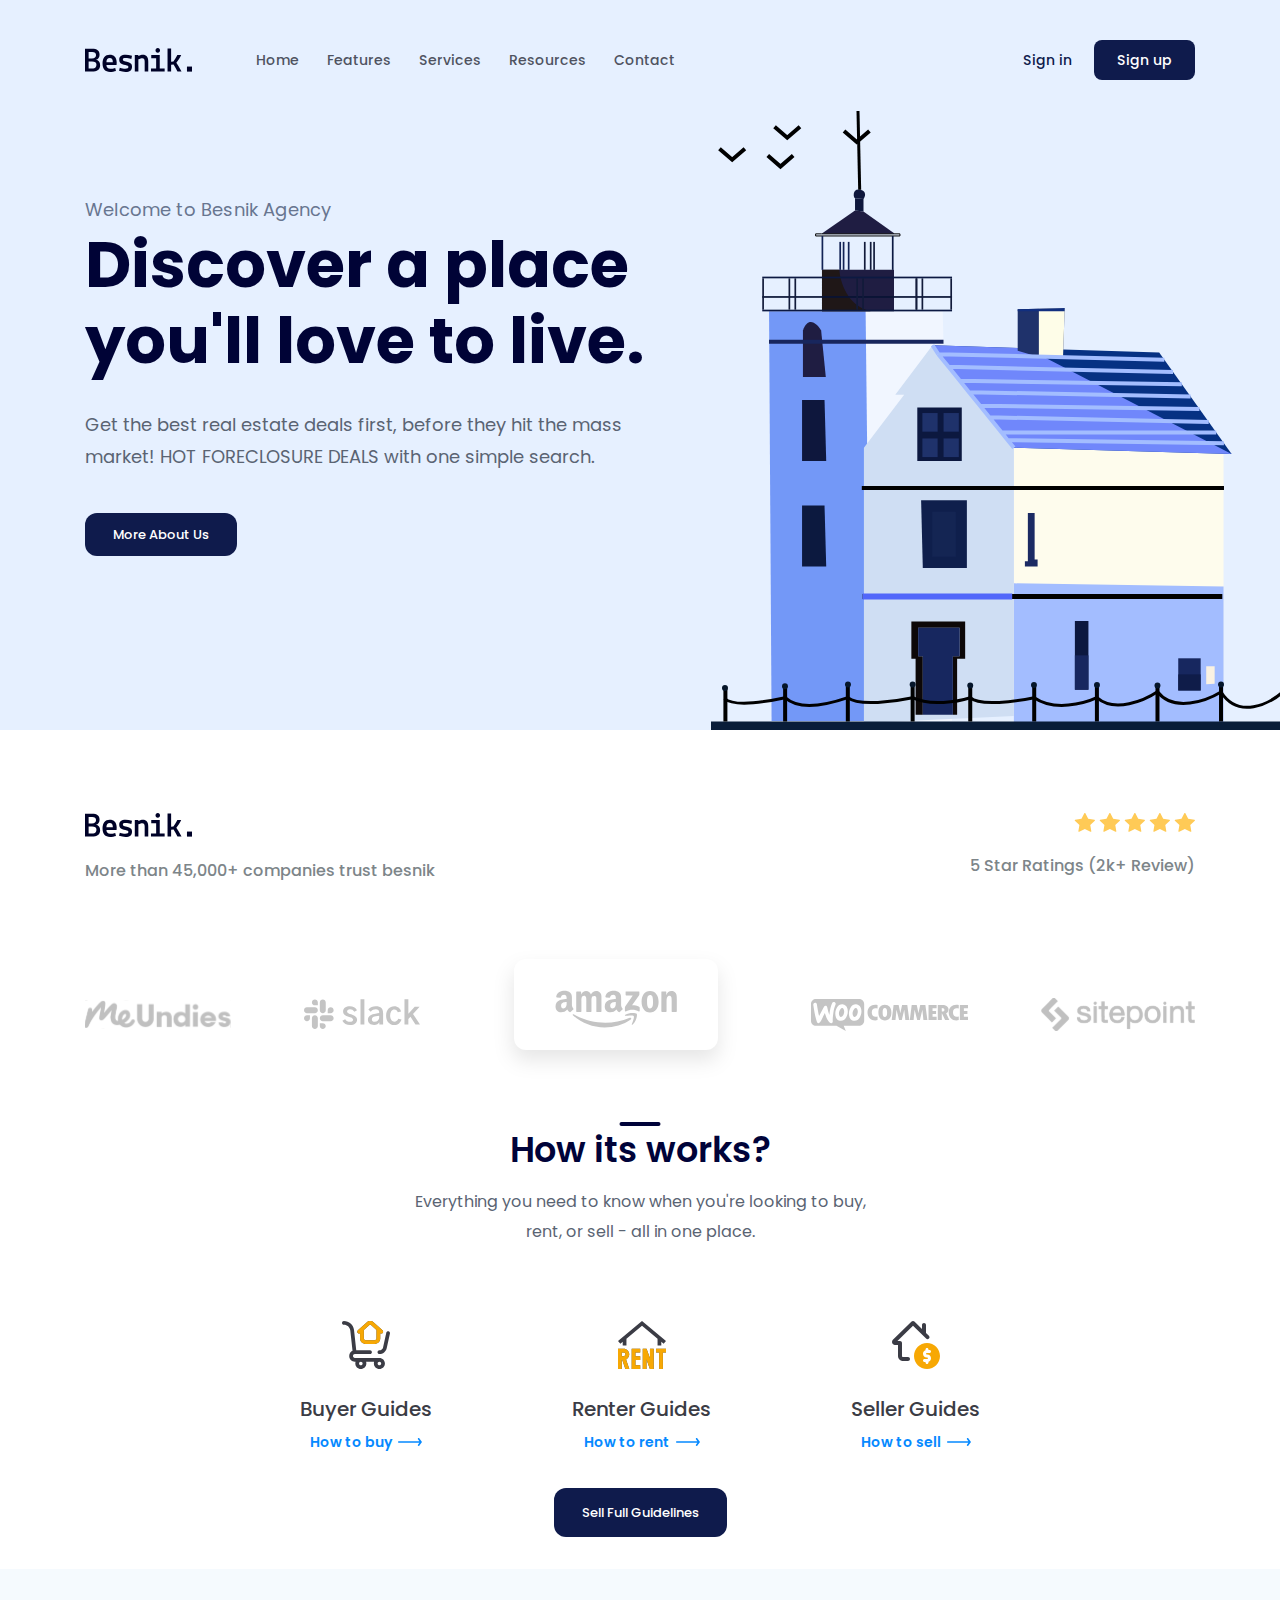
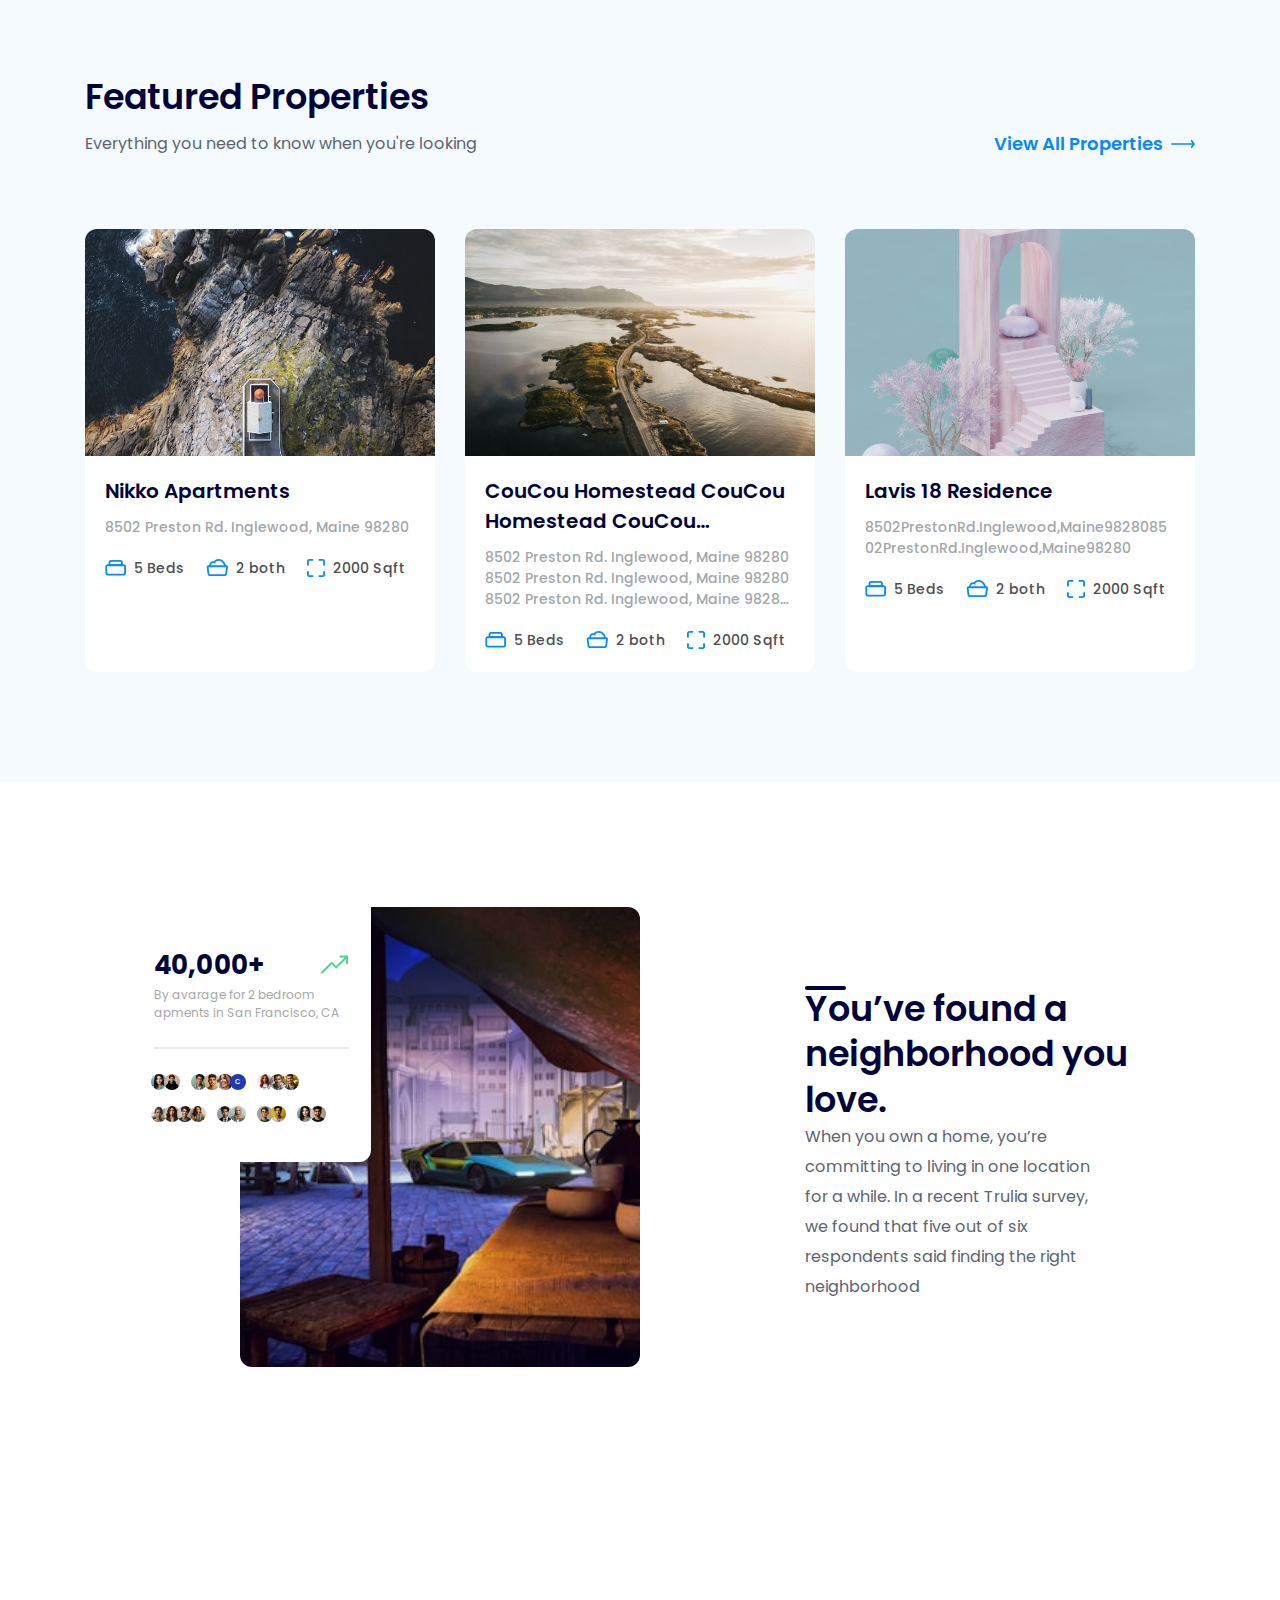
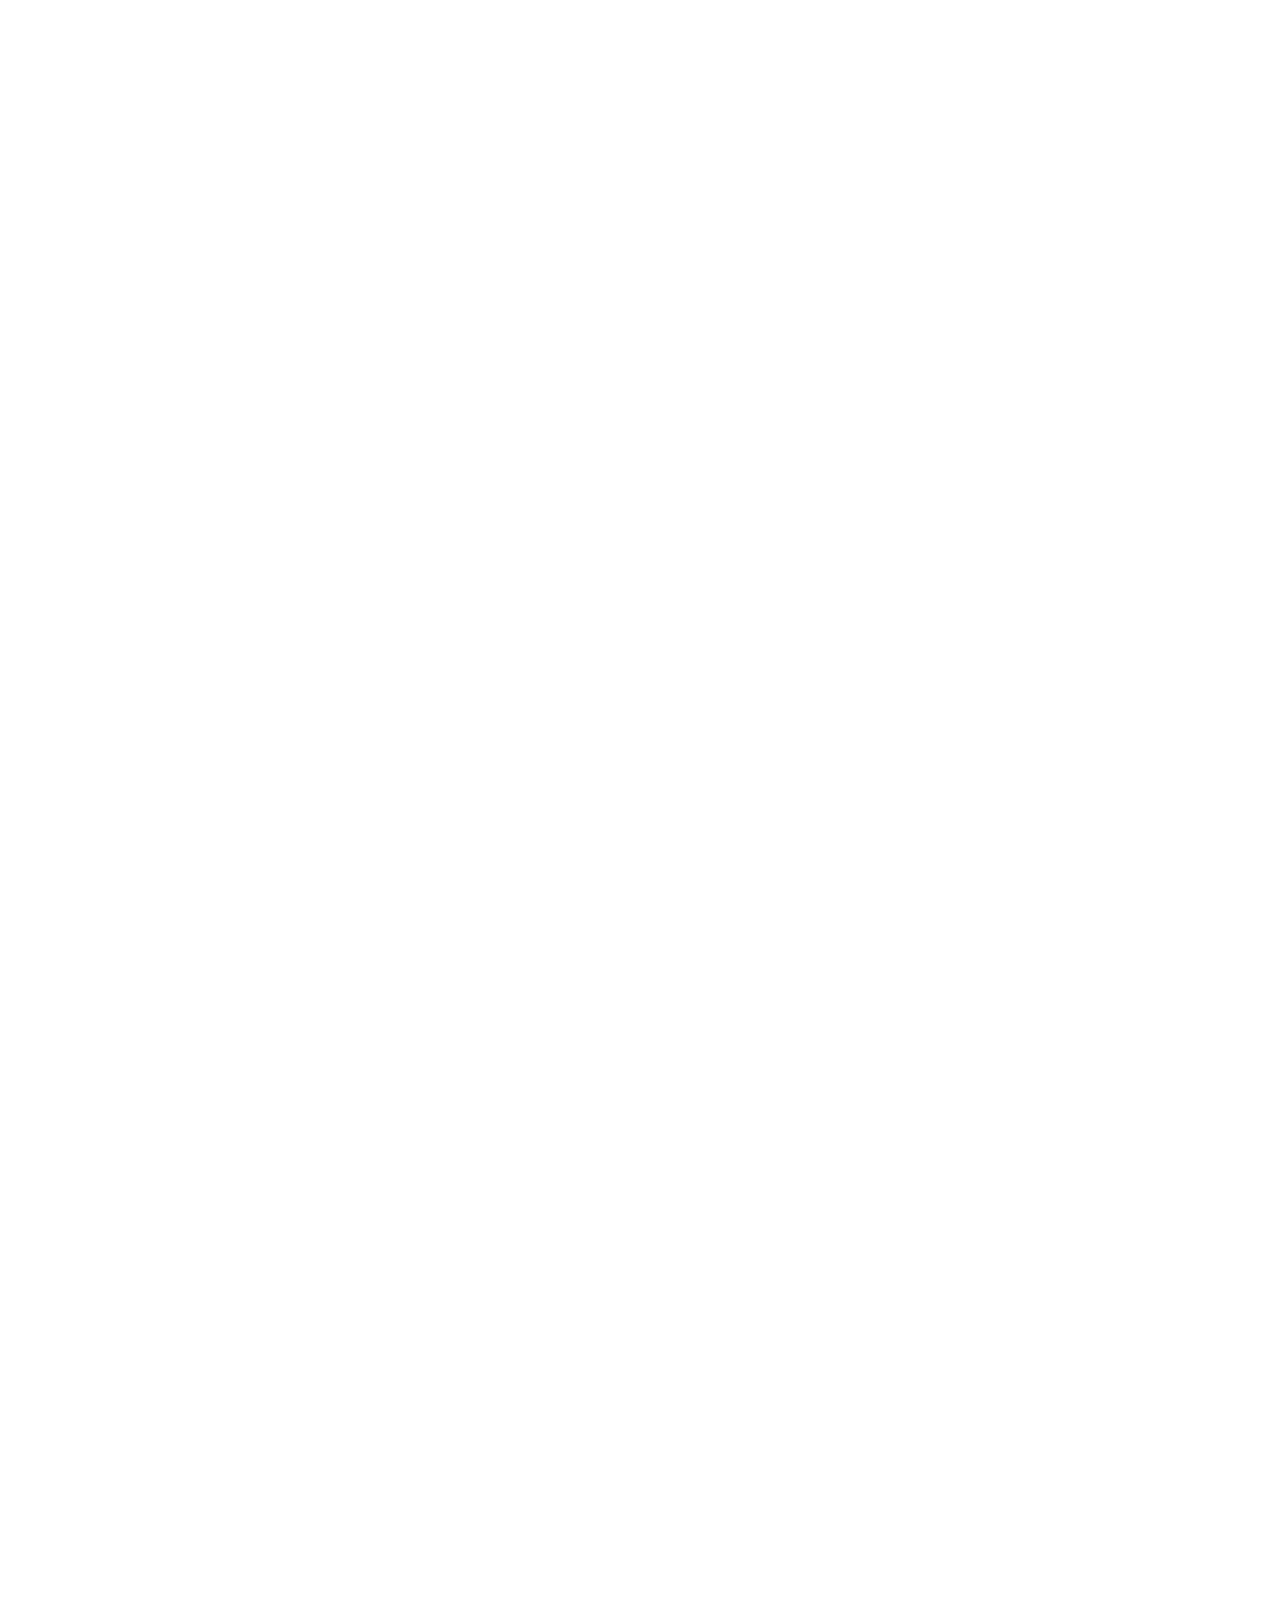
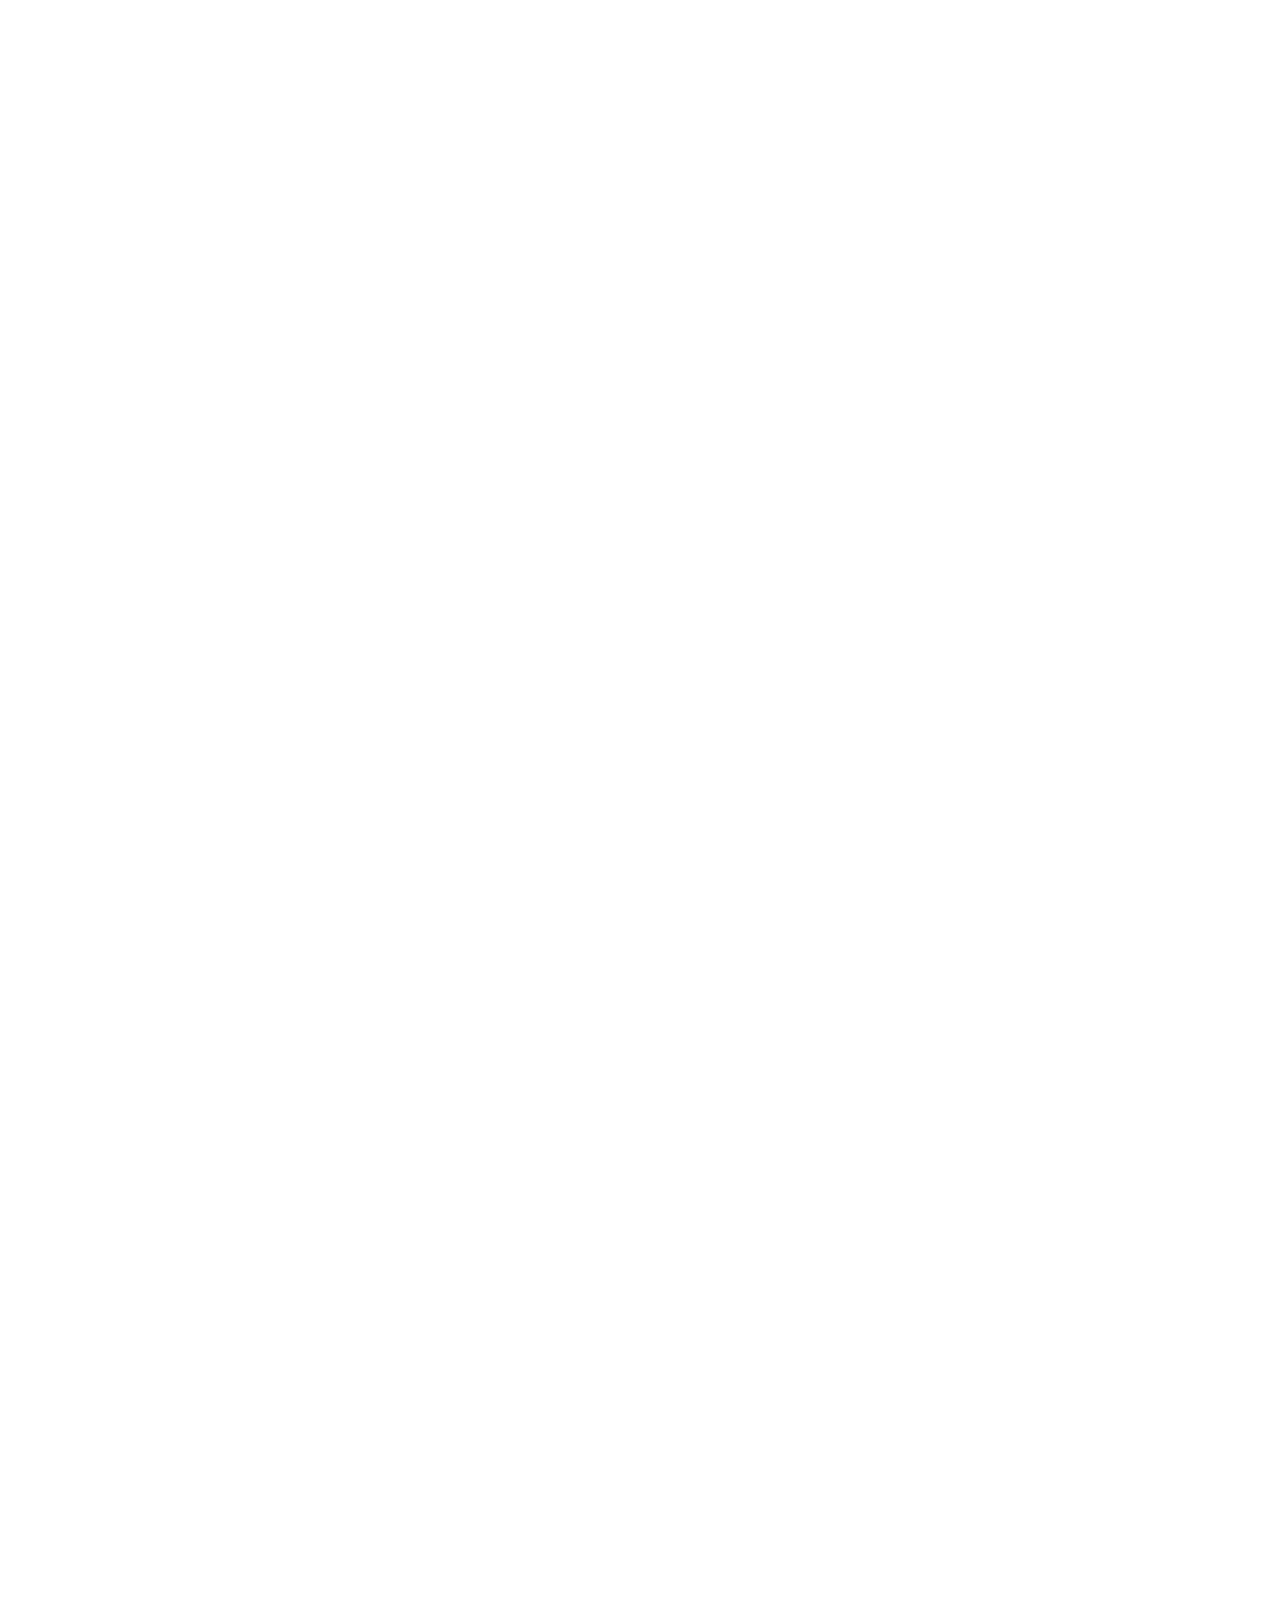
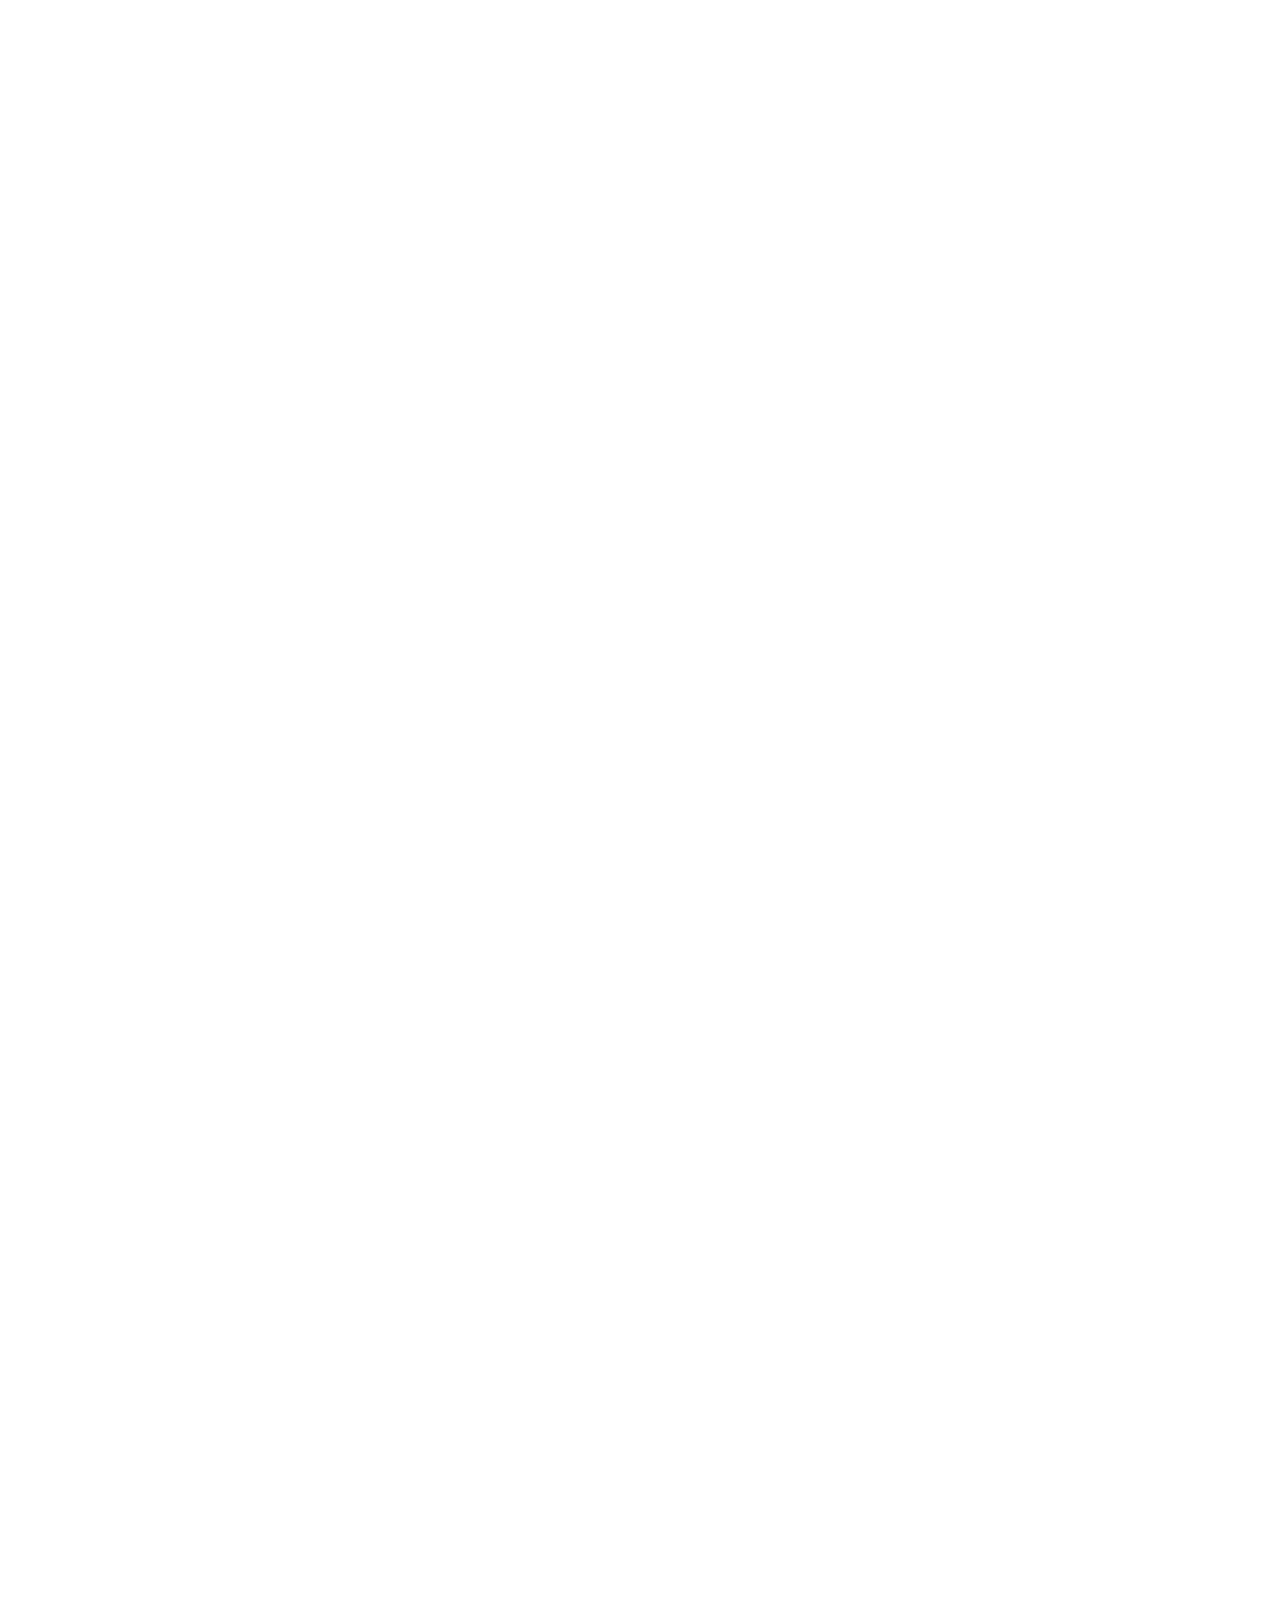
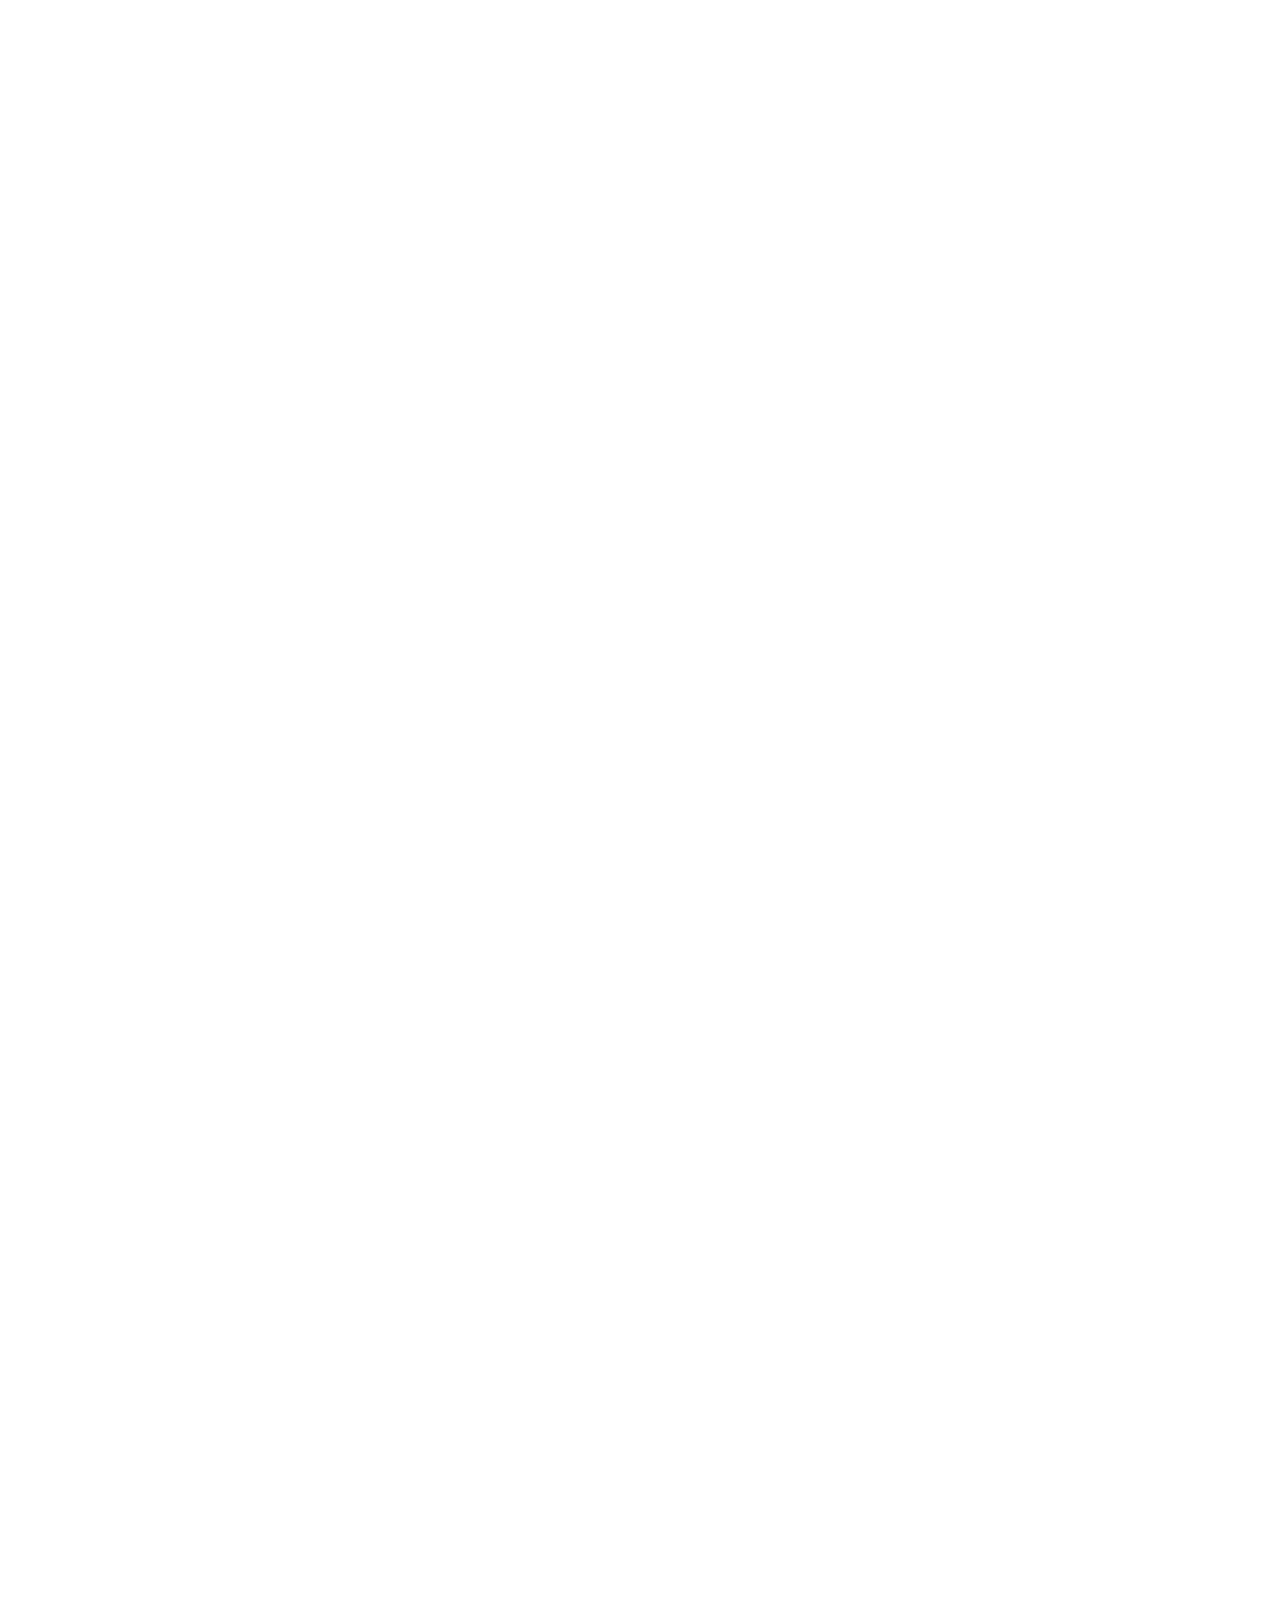
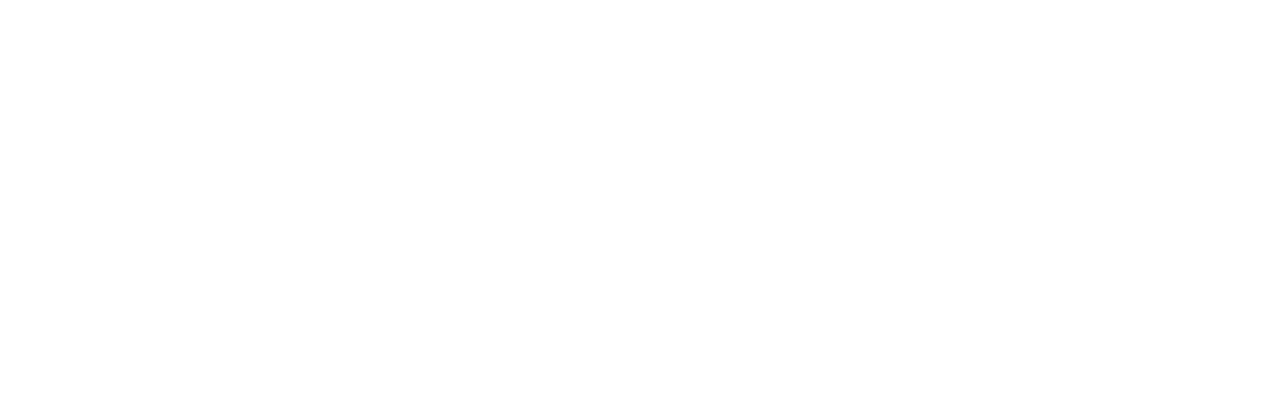
==== commit cf3c1025: "add stats" ====
--- a/RealEStateLandingPage/index.html
+++ b/RealEStateLandingPage/index.html
@@ -132,9 +132,9 @@
                  <div class="list-featured">
                     <!-- Featured item 1 -->
                     <div class="feature-item">
-                        <img src="./assets/img/featured-thumb1.jpg" alt="Nikko Apartments" class="thumb">
+                        <a href="#!"><img src="./assets/img/featured-thumb1.jpg" alt="Nikko Apartments" class="thumb"></a>
                         <div class="feature-body">
-                            <h3 class="title">Nikko Apartments</h3>
+                            <h3 class="title"><a href="#!">Nikko Apartments</a></h3>
                             <p class="desc">8502 Preston Rd. Inglewood, Maine 98280</p>
                             <div class="info">
                                 <div class="info-item"><img src="./assets/img/bed.svg" alt="" class="icon"><span class="label">5 Beds</span></div>
@@ -146,10 +146,10 @@
 
                     <!-- Featured item 2 -->
                     <div class="feature-item">
-                        <img src="./assets/img/featured-thumb2.jpg" alt="CouCou Homestead" class="thumb">
+                        <a href="#!"><img src="./assets/img/featured-thumb2.jpg" alt="CouCou Homestead" class="thumb"></a>
                         <div class="feature-body">
-                            <h3 class="title">CouCou Homestead</h3>
-                            <p class="desc">8502 Preston Rd. Inglewood, Maine 98280</p>
+                            <h3 class="title"><a href="#!" class="line-clamp">CouCou Homestead CouCou Homestead CouCou Homestead CouCou Homestead CouCou Homestead</a></h3>
+                            <p class="desc line-clamp" style="--line-clamp:3;">8502 Preston Rd. Inglewood, Maine 98280 8502 Preston Rd. Inglewood, Maine 98280 8502 Preston Rd. Inglewood, Maine 98280 8502 Preston Rd. Inglewood, Maine 98280 Inglewood, Maine 98280 8502 Preston Rd. Inglewood, Maine 98280 8502 Preston Rd. Inglewood, Maine 98280 </p>
                             <div class="info">
                                 <div class="info-item"><img src="./assets/img/bed.svg" alt="" class="icon"><span class="label">5 Beds</span></div>
                                 <div class="info-item"><img src="./assets/img/both.svg" alt="" class="icon"><span class="label">2 both</span></div>
@@ -160,10 +160,10 @@
 
                     <!-- Featured item 3 -->
                     <div class="feature-item">
-                        <img src="./assets/img/featured-thumb3.jpg" alt="Lavis 18 Residence" class="thumb">
+                        <a href="#!"><img src="./assets/img/featured-thumb3.jpg" alt="Lavis 18 Residence" class="thumb"></a>
                         <div class="feature-body">
-                            <h3 class="title">Lavis 18 Residence</h3>
-                            <p class="desc">8502 Preston Rd. Inglewood, Maine 98280</p>
+                            <h3 class="title"><a href="#!">Lavis 18 Residence</a></h3>
+                            <p class="desc line-clamp" style="--line-clamp:3;">8502PrestonRd.Inglewood,Maine982808502PrestonRd.Inglewood,Maine98280</p>
                             <div class="info">
                                 <div class="info-item"><img src="./assets/img/bed.svg" alt="" class="icon"><span class="label">5 Beds</span></div>
                                 <div class="info-item"><img src="./assets/img/both.svg" alt="" class="icon"><span class="label">2 both</span></div>
@@ -174,6 +174,72 @@
                  </div>
             </div>
            </div>
+
+           <!-- Stats -->
+           <div class="stats">
+            <div class="content">
+                <div class="row">
+                    <div class="img-block">
+                        <img src="./assets/img/img-block.jpg" alt="You’ve found a neighborhood you love." class="image">
+                        <div class="stats-trend">
+                            <div class="row">
+                                <strong class="value">40,000+</strong>
+                                <img src="./assets/img/arrow-trend-up.svg" alt="" class="icon">
+                            </div>
+                            <p class="desc">By avarage for 2 bedroom apments in San Francisco, CA</p>
+                            <div class="seperater"></div>
+                            <div class="avatar-block">
+                                <div class="avatar-group">
+                                    <img src="./assets/img/avatar-1.jpg" alt="" class="avatar">
+                                    <img src="./assets/img/avatar-2.jpg" alt="" class="avatar">
+                                </div>
+
+                                <div class="avatar-group">
+                                    <img src="./assets/img/avatar-3.jpg" alt="" class="avatar">
+                                    <img src="./assets/img/avatar-4.jpg" alt="" class="avatar">
+                                    <img src="./assets/img/avatar-5.jpg" alt="" class="avatar">
+                                    <!-- <img src="./assets/img/avatar-6.jpg" alt="" class="avatar"> -->
+                                     <div class="avatar avatar-6">C</div>
+                                </div>
+
+                                <div class="avatar-group">
+                                    <img src="./assets/img/avatar-7.jpg" alt="" class="avatar">
+                                    <img src="./assets/img/avatar-8.jpg" alt="" class="avatar">
+                                    <img src="./assets/img/avatar-9.jpg" alt="" class="avatar">
+                                </div>
+
+                                <div class="avatar-group">
+                                    <img src="./assets/img/avatar-12.jpg" alt="" class="avatar">
+                                    <img src="./assets/img/avatar-13.jpg" alt="" class="avatar">
+                                    <img src="./assets/img/avatar-14.jpg" alt="" class="avatar">
+                                    <img src="./assets/img/avatar-15.jpg" alt="" class="avatar">
+                                </div>
+
+                                <div class="avatar-group">
+                                    <img src="./assets/img/avatar-10.jpg" alt="" class="avatar">
+                                    <img src="./assets/img/avatar-11.jpg" alt="" class="avatar">
+                                </div>
+
+                                <div class="avatar-group">
+                                    <img src="./assets/img/avatar-16.jpg" alt="" class="avatar">
+                                    <img src="./assets/img/avatar-17.jpg" alt="" class="avatar">
+                                </div>
+
+                                <div class="avatar-group">
+                                    <img src="./assets/img/avatar-1.jpg" alt="" class="avatar">
+                                    <img src="./assets/img/avatar-18.jpg" alt="" class="avatar">
+                                </div>
+                            </div>
+                        </div>  
+                    </div>
+
+                    <div class="stats-info">
+                        <h3 class="sub-title">You’ve found a neighborhood you love.</h3>
+                        <p class="desc">When you own a home, you’re committing to living in one location for a while. In a recent Trulia survey, we found that five out of six respondents said finding the right neighborhood </p>
+                    </div>
+                </div>
+            </div>
+           </div>
     </main>
 </body>
 </html> --- a/RealEStateLandingPage/assets/css/style.css
+++ b/RealEStateLandingPage/assets/css/style.css
@@ -43,6 +43,15 @@
 .btn:hover{
     opacity: 0.8;
     transition: all 0.3s ease-in;
+}
+
+
+.line-clamp{
+    /* this class use for display ... */
+    display: -webkit-box;
+    -webkit-line-clamp: var(--line-clamp, 2);
+    -webkit-box-orient: vertical;
+    overflow: hidden;
 }
 
 /* ===== Header ===== */
@@ -165,7 +174,8 @@
 /* ===== Client ===== */
 
 .client-wrap{
-    margin-top: 12.2rem;
+    margin-top: 7.9rem;
+    padding: 4.3px 0px;
     /* padding: 4.1rem 0rem; */
 }
 
@@ -198,7 +208,8 @@
 /* ===== Guides ===== */
 
 .guides{
-    margin-top: 174px;
+    margin-top: 40px;
+    padding: 7.9px 0px;
 }
 
 .guides .sub-title{
@@ -285,7 +296,7 @@
 
 .featured{
     background: #F5FAFE;
-    margin-top: 12rem;
+    margin-top: 4.1rem;
     padding: 110px 0px;
 }
 
@@ -348,12 +359,12 @@
     padding: 17px 20px 23px;
 }
 
-.feature-body .title{
+.feature-body .title a{
     color: #000339;
     font-size: 2rem;
     font-style: normal;
     font-weight: 600;
-    line-height: 1;
+    line-height: 1.5;
 }
 
 .feature-body .desc{
@@ -363,6 +374,8 @@
     font-style: normal;
     font-weight: 500;
     line-height: normal;
+    /* use to break word */
+    word-break: break-all;
 }
 
 .feature-body .info{
@@ -385,3 +398,136 @@
     letter-spacing: 0.14px;
 }
 
+/* ===== Stats ===== */
+.stats{
+    margin-top: 75px;
+    padding: 50px 0px;
+}
+
+.stats .content{
+    width: 1017px;
+}
+
+.stats .row{
+    display:  flex;
+}
+
+.stats .img-block, .stats .stats-info{
+    width: 50%;
+}
+
+.stats .img-block{
+    position:  relative;
+}
+
+.stats .stats-trend{
+    position: absolute;
+    top: 0;
+    left: 0;
+    padding:45px 22px 40px;
+    width: 239px;
+    background: #fff;
+    border-radius: 0px 0px 12px 12px;
+}
+
+.stats .stats-trend .row{
+    justify-content: space-between;
+}
+
+.stats .stats-trend .value{
+    font-size: 2.6rem;
+    color: #000339;
+    font-style: normal;
+    font-weight: 700;
+    line-height: 1;
+    letter-spacing: 0.26px;
+}
+
+.stats .stats-trend .desc{
+    margin-top: 8px;
+    color: #a7a7a7;
+    font-size: 1.2rem;
+    font-style: normal;
+    font-weight: 400;
+    line-height: 1.5;
+}
+
+.stats .stats-trend .seperater{
+    margin-top: 25px;
+    height: 2px;
+    background: #E9E9E9;
+}
+
+.stats .avatar-block{
+    display: flex;
+    gap: 16px 14px;
+    flex-wrap: wrap;
+    margin-top: 25px;
+}
+
+.stats .avatar-block .avatar-group{
+    display: flex;
+}
+
+.stats .avatar-block .avatar-group .avatar{
+    width: 16px;
+    height: 16px; 
+    margin-left: -3px;  
+    border-radius: 50%;
+}
+
+.stats .avatar-block .avatar-6{
+    color: #FFF;
+    text-align: center;
+    font-size: 0.7rem;
+    font-style: normal;
+    line-height: 16px;
+    font-weight: 450;
+    letter-spacing: -0.145px;
+    background: #1F3BB1;
+}
+
+.stats .img-block .image{
+    display: block;
+    margin-left: auto;
+    width: 400px;
+    height: 460px;
+    object-fit: cover;
+    border-radius: 12px;
+}
+
+.stats .stats-info{
+    padding: 79px 0px 0px 165px;
+}
+
+.stats .stats-info .sub-title{
+    position: relative;
+    color: #000339;
+    font-size: 3.5rem;
+    font-style: normal;
+    font-weight: 600;
+    line-height: 1.29; /* 128.571% */
+}
+
+.stats .stats-info .sub-title::before{
+    content: "";
+    position: absolute;
+    left: 0;
+    top: -10;
+    width: 41px;
+    height: 4px;
+    border-radius: 12px;
+    background: #000339;
+}
+
+.stats .stats-info .desc{
+    width: 309px;
+    color: #5A6473;
+    font-size: 1.6rem;
+    font-style: normal;
+    font-weight: 400;
+    line-height: 1.88;
+}
+
+
+
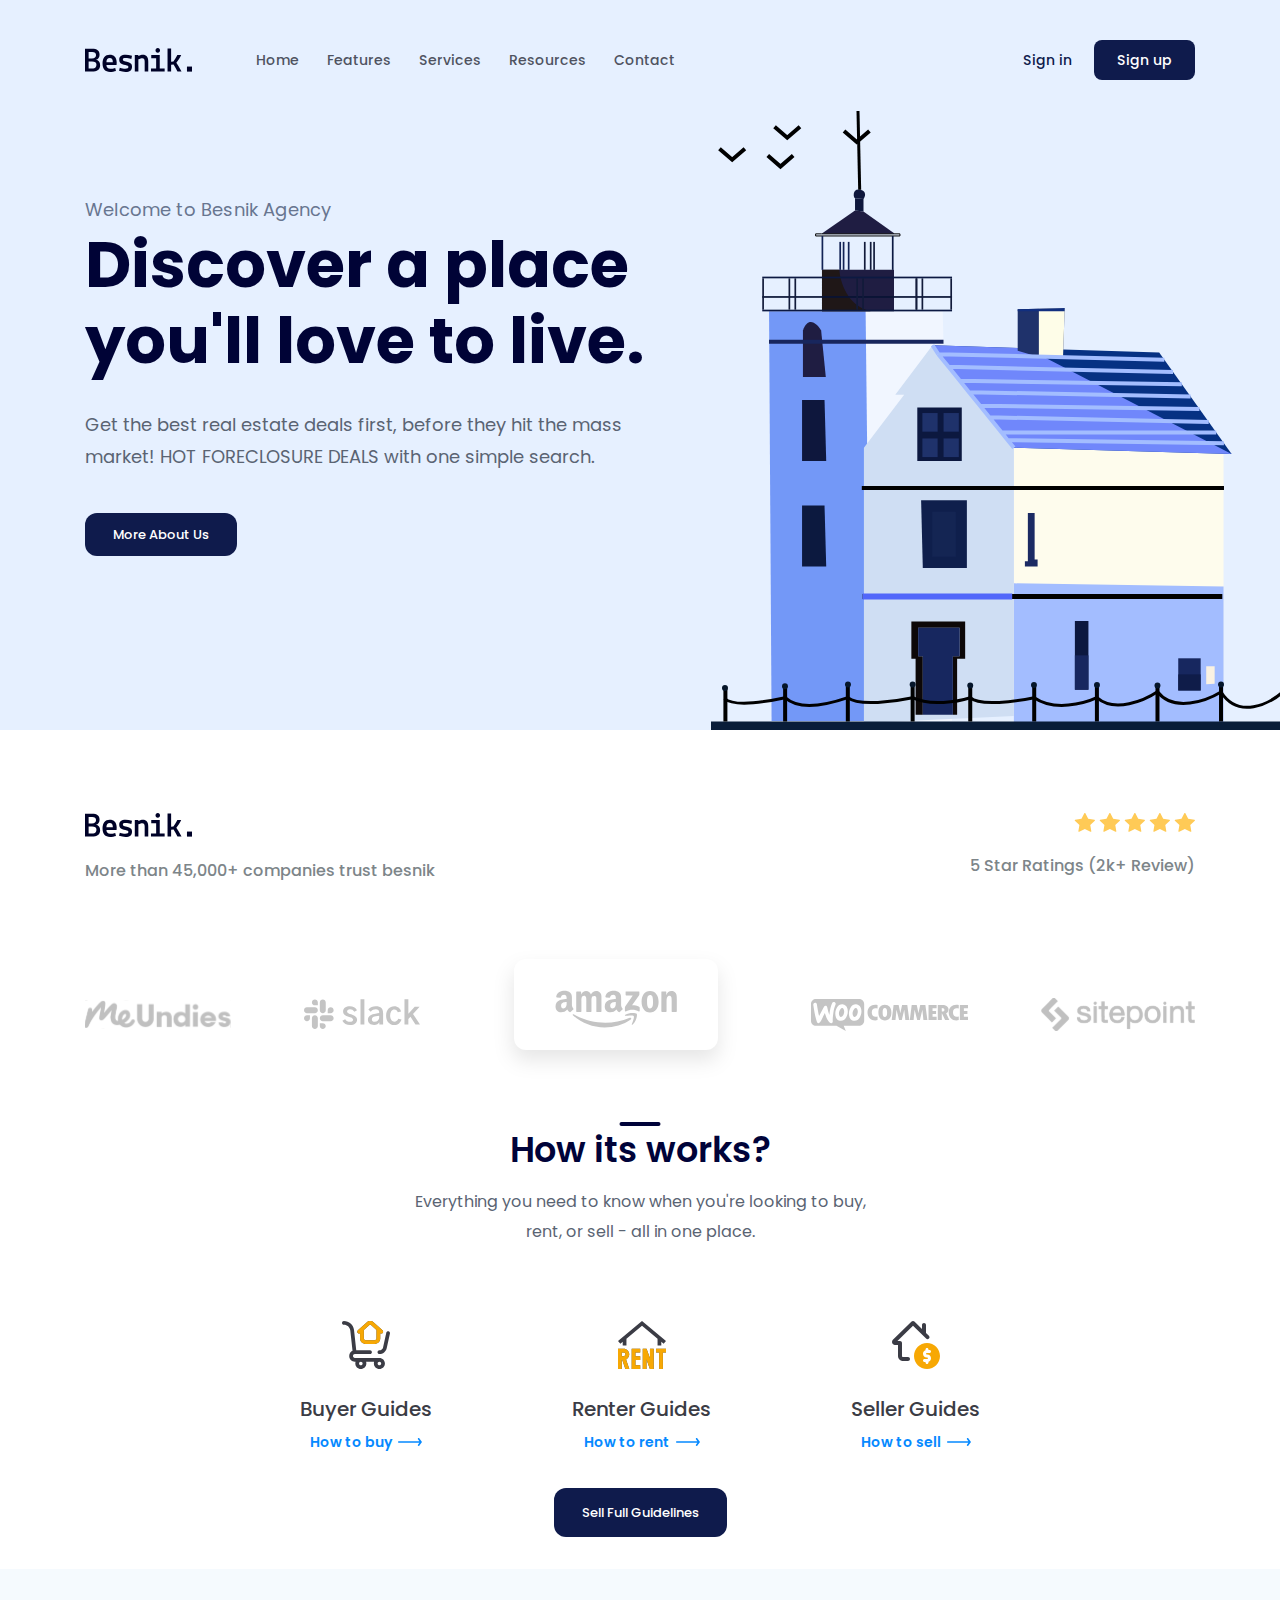
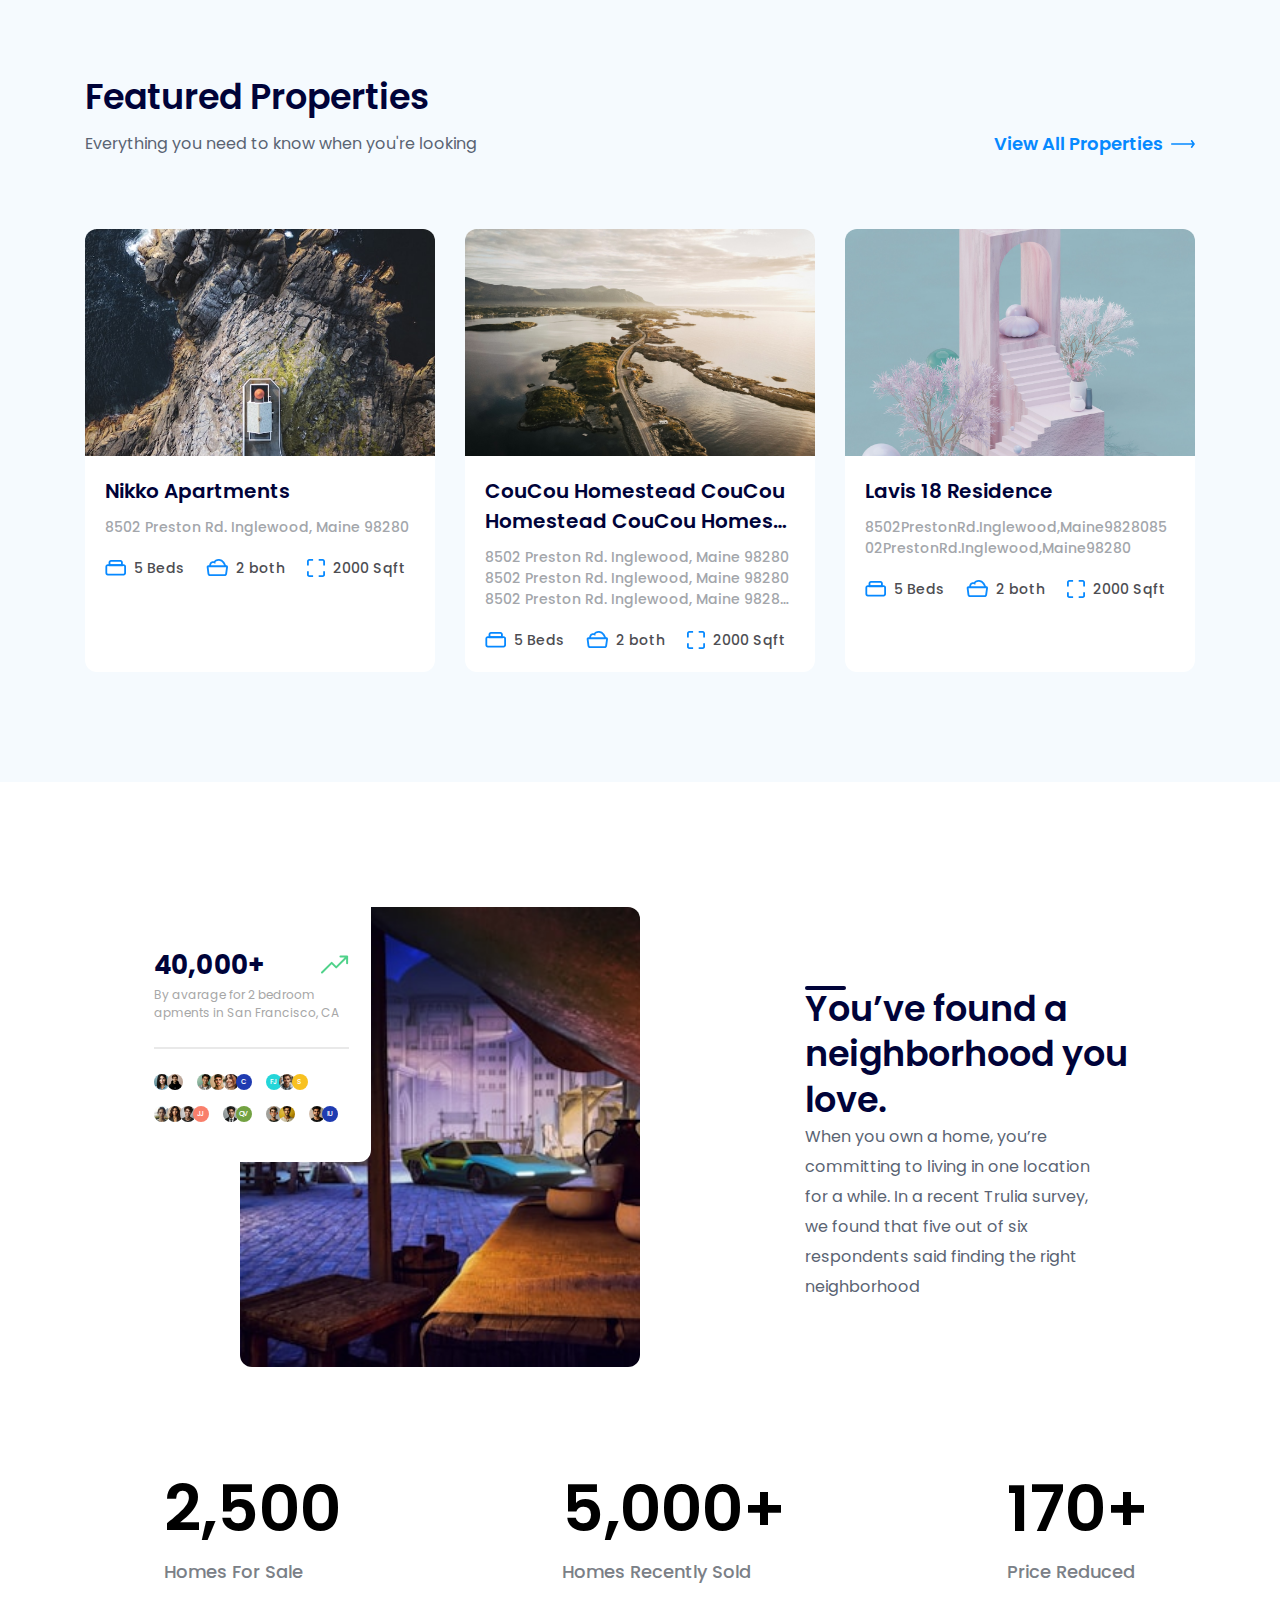
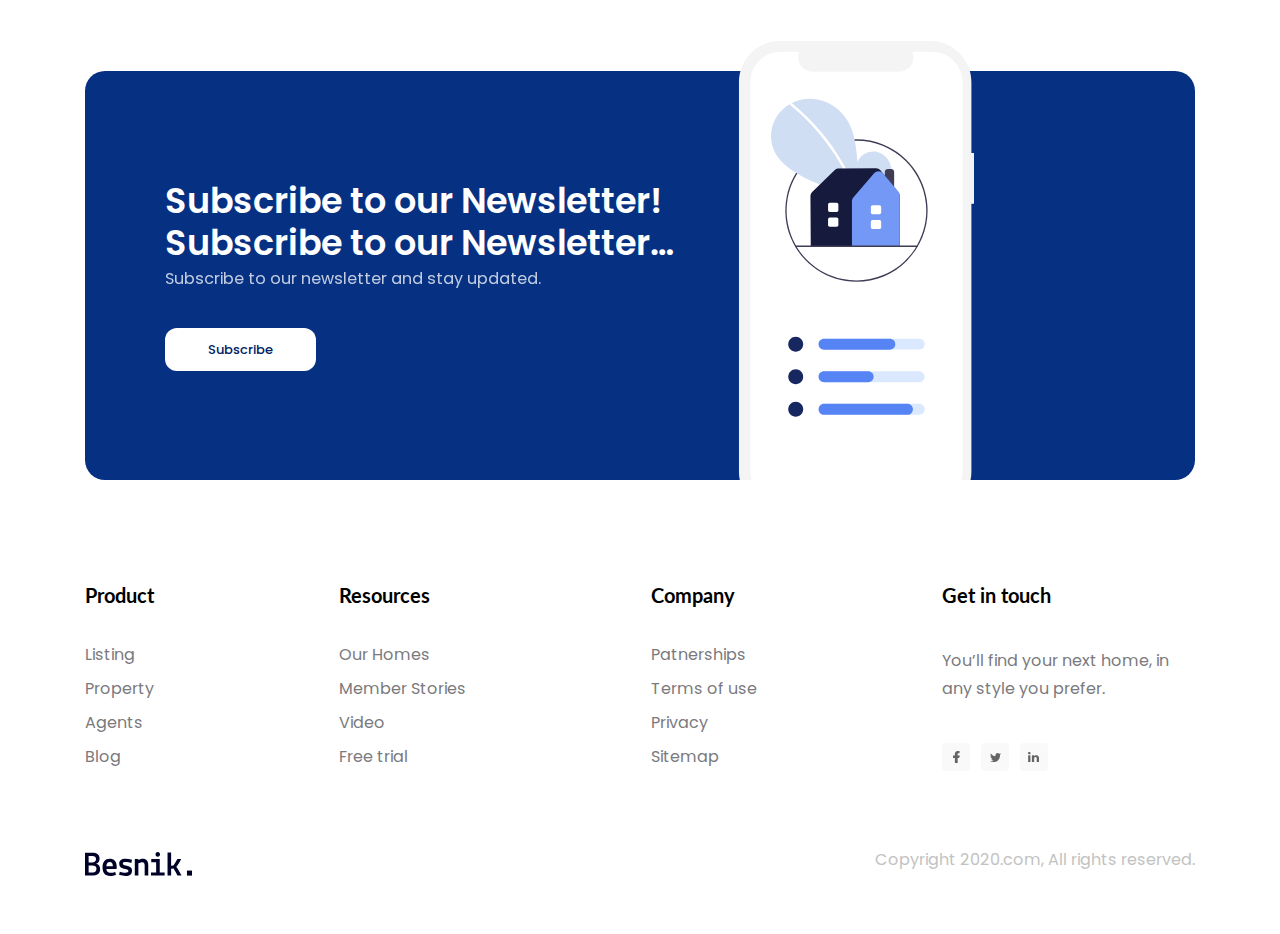
==== commit a4f45ec5: "finish project 01" ====
--- a/RealEStateLandingPage/index.html
+++ b/RealEStateLandingPage/index.html
@@ -5,6 +5,9 @@
     <meta name="viewport" content="width=device-width, initial-scale=1.0">
     <title>F8 Demo 01</title>
     <link rel="stylesheet" href="./assets/css/reset.css">
+    <link rel="preconnect" href="https://fonts.googleapis.com">
+    <link rel="preconnect" href="https://fonts.gstatic.com" crossorigin>
+    <link href="https://fonts.googleapis.com/css2?family=Lato:wght@700&display=swap" rel="stylesheet">
     <link rel="stylesheet" href="./assets/fonts/stylesheet.css">
     <link rel="stylesheet" href="./assets/css/style.css">
 </head>
@@ -188,7 +191,7 @@
                             </div>
                             <p class="desc">By avarage for 2 bedroom apments in San Francisco, CA</p>
                             <div class="seperater"></div>
-                            <div class="avatar-block">
+                            <div class="avatar-block">  
                                 <div class="avatar-group">
                                     <img src="./assets/img/avatar-1.jpg" alt="" class="avatar">
                                     <img src="./assets/img/avatar-2.jpg" alt="" class="avatar">
@@ -199,25 +202,29 @@
                                     <img src="./assets/img/avatar-4.jpg" alt="" class="avatar">
                                     <img src="./assets/img/avatar-5.jpg" alt="" class="avatar">
                                     <!-- <img src="./assets/img/avatar-6.jpg" alt="" class="avatar"> -->
-                                     <div class="avatar avatar-6">C</div>
-                                </div>
-
-                                <div class="avatar-group">
-                                    <img src="./assets/img/avatar-7.jpg" alt="" class="avatar">
+                                     <div class="avatar avatar-user">C</div>
+                                </div>
+
+                                <div class="avatar-group">
+                                    <div class="avatar avatar-user" style="--avatar-bg:#24D6D9">FJ</div>
+                                    <!-- <img src="./assets/img/avatar-7.jpg" alt="" class="avatar"> -->
                                     <img src="./assets/img/avatar-8.jpg" alt="" class="avatar">
-                                    <img src="./assets/img/avatar-9.jpg" alt="" class="avatar">
+                                    <!-- <img src="./assets/img/avatar-9.jpg" alt="" class="avatar"> -->
+                                    <div class="avatar avatar-user" style="--avatar-bg:#F8C120">S</div>
                                 </div>
 
                                 <div class="avatar-group">
                                     <img src="./assets/img/avatar-12.jpg" alt="" class="avatar">
                                     <img src="./assets/img/avatar-13.jpg" alt="" class="avatar">
                                     <img src="./assets/img/avatar-14.jpg" alt="" class="avatar">
-                                    <img src="./assets/img/avatar-15.jpg" alt="" class="avatar">
+                                    <!-- <img src="./assets/img/avatar-15.jpg" alt="" class="avatar"> -->
+                                    <div class="avatar avatar-user" style="--avatar-bg:#F97F6B">JJ</div>
                                 </div>
 
                                 <div class="avatar-group">
                                     <img src="./assets/img/avatar-10.jpg" alt="" class="avatar">
-                                    <img src="./assets/img/avatar-11.jpg" alt="" class="avatar">
+                                    <!-- <img src="./assets/img/avatar-11.jpg" alt="" class="avatar"> -->
+                                    <div class="avatar avatar-user" style="--avatar-bg:#73A242">QV</div>
                                 </div>
 
                                 <div class="avatar-group">
@@ -226,8 +233,9 @@
                                 </div>
 
                                 <div class="avatar-group">
-                                    <img src="./assets/img/avatar-1.jpg" alt="" class="avatar">
                                     <img src="./assets/img/avatar-18.jpg" alt="" class="avatar">
+                                    <div class="avatar avatar-user">IU</div>
+                                    <!-- <img src="./assets/img/avatar-18.jpg" alt="" class="avatar"> -->
                                 </div>
                             </div>
                         </div>  
@@ -238,8 +246,115 @@
                         <p class="desc">When you own a home, you’re committing to living in one location for a while. In a recent Trulia survey, we found that five out of six respondents said finding the right neighborhood </p>
                     </div>
                 </div>
+                <div class="row row-value">
+                    <div class="stats-value">
+                        <strong class="sub-title">2,500</strong>
+                        <p class="desc">Homes For Sale</p>
+                    </div>
+                    <div class="stats-value">
+                        <strong class="sub-title">5,000+</strong>
+                        <p class="desc">Homes Recently Sold</p>
+                    </div>
+                    <div class="stats-value">
+                        <strong class="sub-title">170+</strong>
+                        <p class="desc">Price Reduced</p>
+                    </div>
+                </div>
             </div>
            </div>
+
+           <!-- Subscription -->
+            <div class="subscription">
+                <div class="content subs-wrap">
+                    <div class="subs-info">
+                        <h2 class="subs-title line-clamp" style="--line-clamp:2;">Subscribe to our Newsletter! Subscribe to our Newsletter! Subscribe to our Newsletter!</h2>
+                        <p class="desc line-clamp" style="--line-clamp:3;">Subscribe to our newsletter and stay updated.</p>
+                        <a href="#!" class="btn subs-btn">Subscribe</a>
+                    </div>
+                    <img src="./assets/img/news-letter.svg" alt="" class="news-letter">
+                </div>
+            </div>
+
+            <!-- Footer -->
+             <footer class="footer">
+                <div class="content">
+                    <div class="row row-top">
+                        <!-- Product column -->
+                        <div class="column">
+                            <h3 class="heading">Product</h3>
+                            <ul class="list">
+                                <li>
+                                    <a href="#!" class="item">Listing</a>
+                                </li>
+                                <li>
+                                    <a href="#!" class="item">Property</a>
+                                </li>
+                                <li>
+                                    <a href="#!" class="item">Agents</a>
+                                </li>
+                                <li>
+                                    <a href="#!" class="item">Blog</a>
+                                </li>
+                            </ul>
+                        </div>
+
+                        <!-- Resource column -->
+                        <div class="column">
+                            <h3 class="heading">Resources</h3>
+                            <ul class="list">
+                                <li>
+                                    <a href="#!" class="item">Our Homes</a>
+                                </li>
+                                <li>
+                                    <a href="#!" class="item">Member Stories</a>
+                                </li>
+                                <li>
+                                    <a href="#!" class="item">Video</a>
+                                </li>
+                                <li>
+                                    <a href="#!" class="item">Free trial</a>
+                                </li>
+                            </ul>
+                        </div>
+
+                        <!-- Company column -->
+                        <div class="column">
+                            <h3 class="heading">Company</h3>
+                            <ul class="list">
+                                <li>
+                                    <a href="#!" class="item">Patnerships</a>
+                                </li>
+                                <li>
+                                    <a href="#!" class="item">Terms of use</a>
+                                </li>
+                                <li>
+                                    <a href="#!" class="item">Privacy</a>
+                                </li>
+                                <li>
+                                    <a href="#!" class="item">Sitemap</a>
+                                </li>
+                            </ul>
+                        </div>
+
+                        <!-- Get in touch column -->
+                        <div class="column">
+                            <h3 class="heading">Get in touch</h3>
+                            <p class="desc">You’ll find your next home, in any style you prefer.</p>
+                            <div class="social">
+                                <a href="#!" class="social-link"><img src="./assets/img/facebook.svg" alt=""></a>
+                                <a href="#!" class="social-link"><img src="./assets/img/twitter.svg" alt=""></a>
+                                <a href="#!" class="social-link"><img src="./assets/img/linkedin.svg" alt=""></a>
+                            </div>
+                        </div>
+                    </div>
+
+                    <div class="row row-bottom">
+                        <img src="./assets/img/logo.svg" alt="Besnik." class="logo">
+                        <p class="copyright">Copyright 2020.com, All rights reserved.</p>
+                    </div>
+                </div>
+                
+             </footer>
     </main>
 </body>
 </html> --- a/RealEStateLandingPage/assets/css/style.css
+++ b/RealEStateLandingPage/assets/css/style.css
@@ -14,8 +14,6 @@
 body{
     font-size: 1.6rem; /* The same setting 1rem = 10px + 0.6rem = 6px = 16px */
     font-family: 'Poppins', sans-serif;
-    /* height temp */
-    height: 10000px; 
 }
 
 /* Common */
@@ -52,6 +50,7 @@
     -webkit-line-clamp: var(--line-clamp, 2);
     -webkit-box-orient: vertical;
     overflow: hidden;
+    word-break: break-all;
 }
 
 /* ===== Header ===== */
@@ -476,7 +475,11 @@
     border-radius: 50%;
 }
 
-.stats .avatar-block .avatar-6{
+.stats .avatar-block .avatar:first-child{
+    margin-left: 0px;
+}
+
+.stats .avatar-block .avatar-user{
     color: #FFF;
     text-align: center;
     font-size: 0.7rem;
@@ -484,7 +487,7 @@
     line-height: 16px;
     font-weight: 450;
     letter-spacing: -0.145px;
-    background: #1F3BB1;
+    background: var(--avatar-bg,#1F3BB1);
 }
 
 .stats .img-block .image{
@@ -529,5 +532,165 @@
     line-height: 1.88;
 }
 
-
-
+.stats .row-value{
+    justify-content: space-between;
+    padding-left: 32px;
+}
+
+.stats .stats-value{
+    margin-top: 110px;
+}
+
+.stats-value .sub-title {
+    color: #000;
+    font-size: 6.4rem;
+    font-style: normal;
+    font-weight: 600;
+    line-height: 1;
+}
+
+.stats-value .desc{
+    margin-top: 22px;
+    color: #7b8087;
+    font-style: normal;
+    font-size: 1.8rem;
+    font-weight: 500;
+}
+
+/* ===== subscription ===== */
+.subscription{
+    margin-top: 51px 0px 55px;
+    padding-top: 40px;
+}
+
+.subscription .subs-wrap{
+    background: #063183;
+    border-radius: 20px;
+    height: 409px;
+}
+
+.subscription .subs-wrap{
+    display: flex;
+    align-items: center;
+    position: relative;
+}
+
+.subscription .subs-info{
+    margin-left: 80px;
+    width: 510px;
+}
+
+.subscription .subs-info .subs-title{
+    color: #fff;
+    font-size: 3.5rem;
+    font-style: normal;
+    font-weight: 600;
+    line-height: 1.2;
+}
+
+.subscription .subs-info .desc{
+    color: #fff;
+    font-size: 1.6rem;
+    font-style: normal;
+    font-weight: 400;
+    line-height: 1.87;
+    opacity: 0.75;
+}
+
+.subscription .subs-info .subs-btn{
+    display: inline-block;
+    margin-top: 34px;   
+    min-width: 151px;
+    color: #002366;
+    font-size: 1.3rem;
+    font-style: normal;
+    font-weight: 500;
+    background: #fff;
+    text-align: center;
+}
+
+.subscription .news-letter{
+    /* object-fit: cover; */
+    position: absolute;
+    top: -30px;
+    right: 221px;
+    height: 439px;
+
+}
+
+/* ===== Footer ===== */
+
+.footer {
+    margin-top: 55px;
+    padding: 50px 0px 58px;
+}
+
+.footer .row{
+    display: flex;
+}
+
+.footer .row-top{
+    gap: 185px;
+}
+
+.footer .row-top .heading{
+    font-family: Lato, sans-serif;
+    font-size: 2rem;
+    font-weight: 700;
+    font-style: normal;
+}
+
+.footer .list, .footer .desc{
+    margin-top: 42px !important;
+}
+.footer .list li{
+    margin-top: 18px;
+}
+.footer .item, .footer .desc {
+    color: #7A7A7E;
+    font-size: 1.6rem;
+    font-weight: 400;
+    white-space: nowrap;
+}
+
+.footer .list li:first-child{
+    margin-top: 0px;
+}
+
+.footer .desc{
+    white-space: normal;
+    line-height: 1.75;
+}
+
+.footer .social{
+    display: flex;
+    gap: 11px;
+    margin-top: 40px;
+}
+
+.footer .social-link{
+    display: flex;
+    width: 28px;
+    height: 28px;
+    background: #F9F9F9;
+    border-radius: 4px;
+    justify-content: center;
+    align-items: center;
+}
+
+.footer .social-link:hover{
+    background: #d6d4d4;
+    transition: all 1s linear;
+}
+
+.footer .row-bottom{
+    display:  flex;
+    justify-content: space-between;
+    margin-top: 81px;
+}
+
+.footer .row-bottom .copyright{
+    color: #C2C2C2;
+    font-size: 1.4;
+    font-weight: 400;
+}
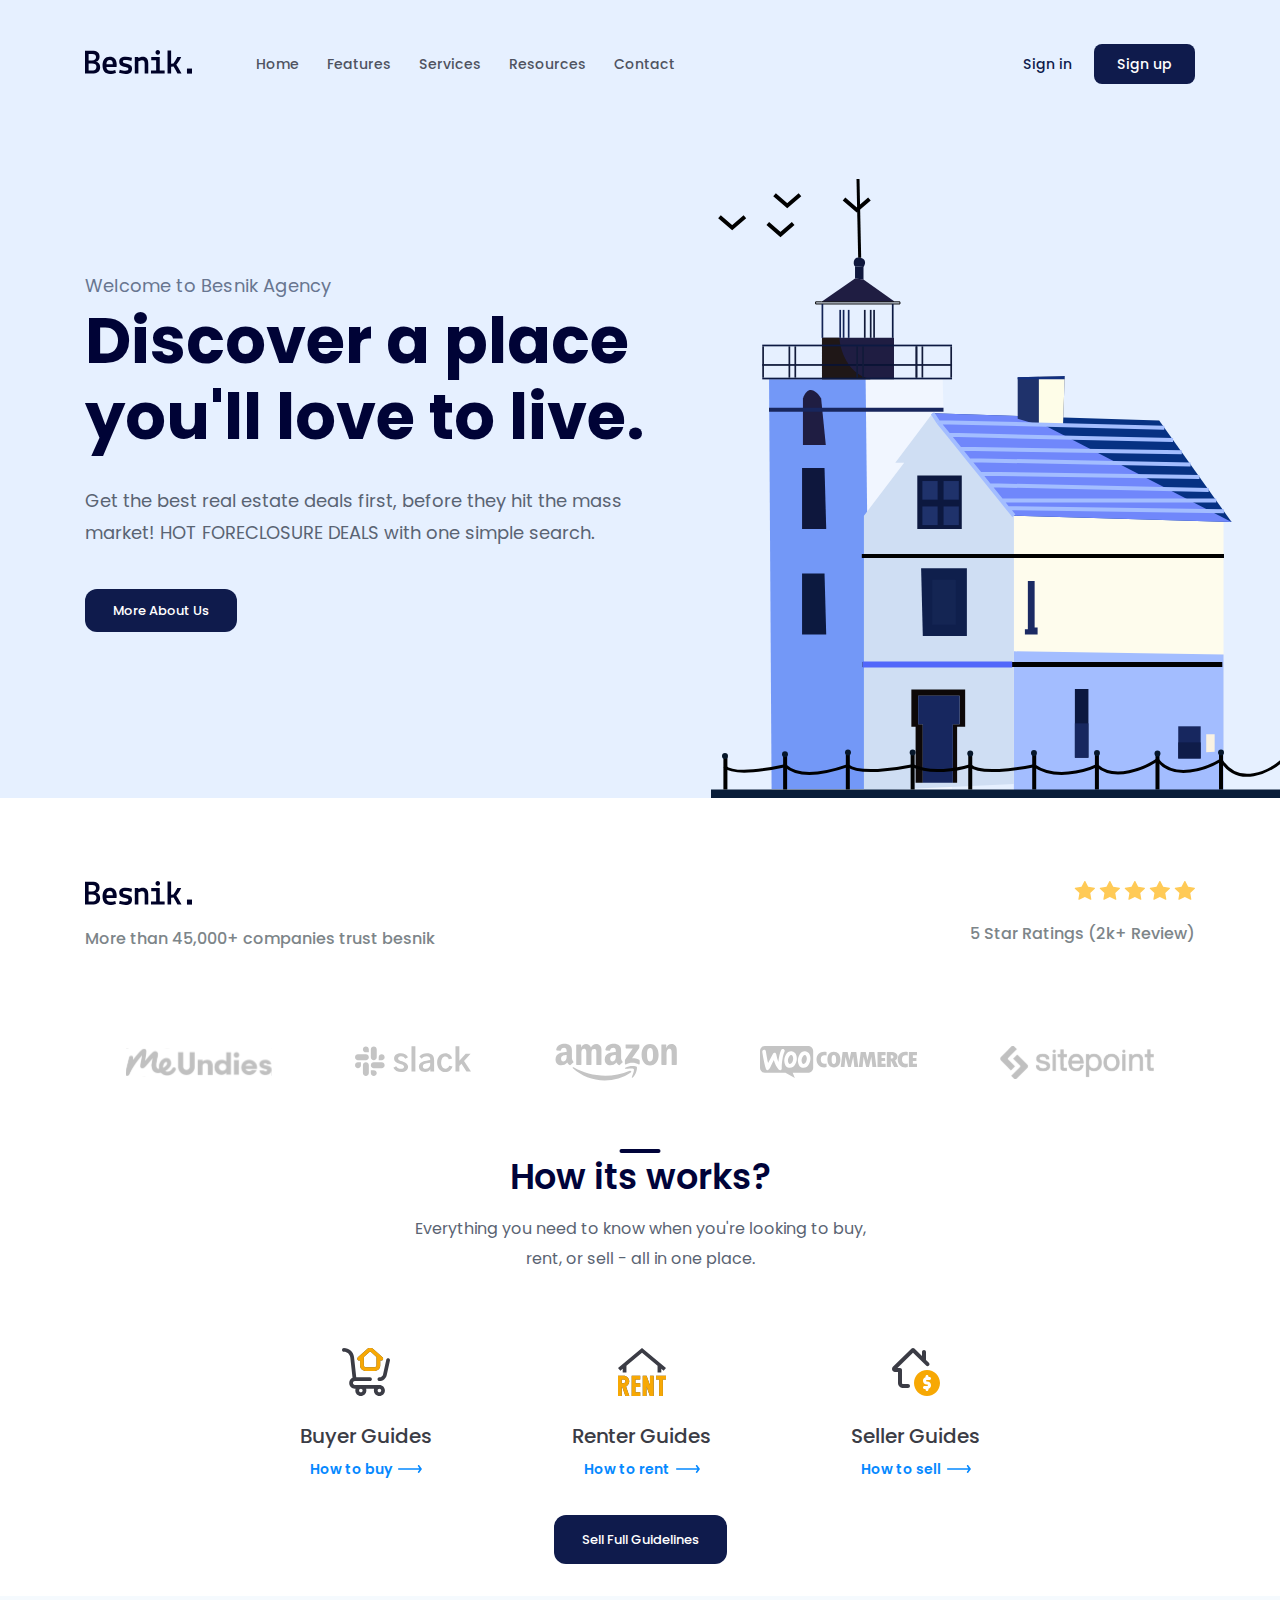
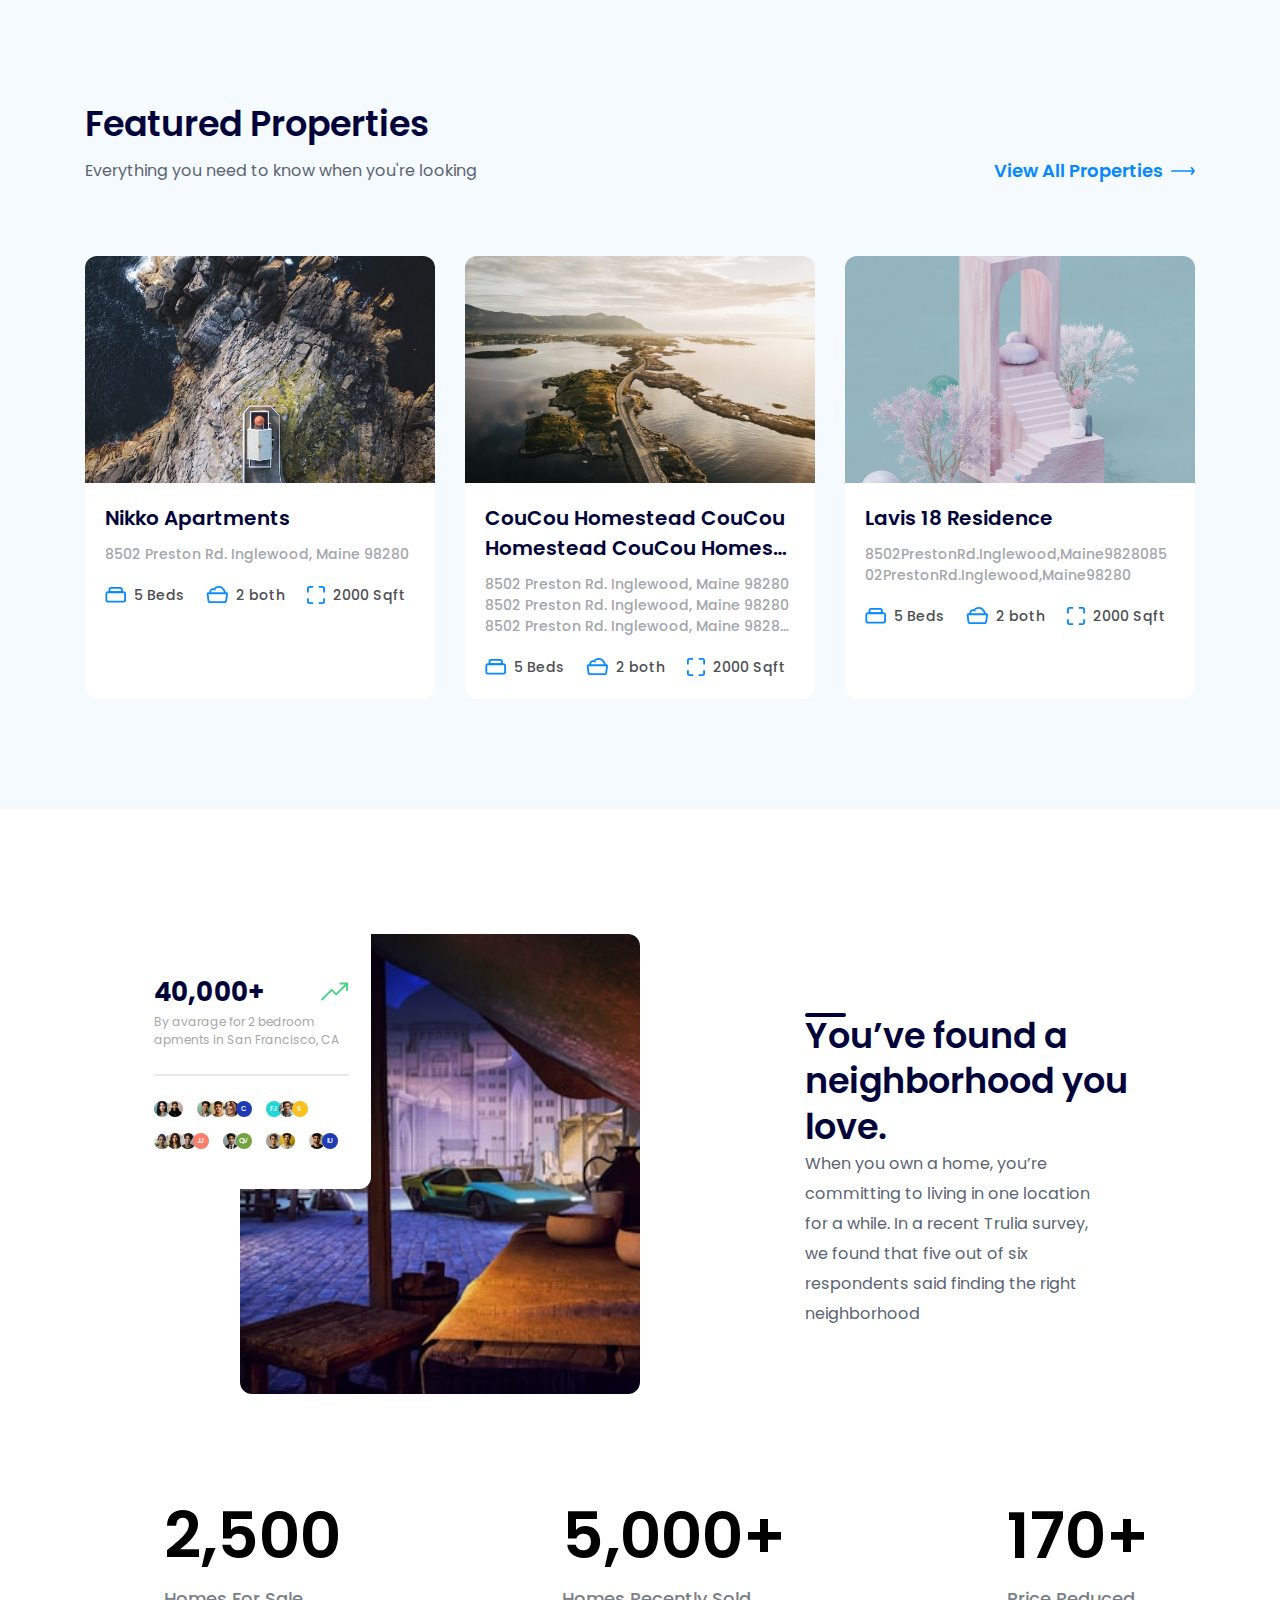
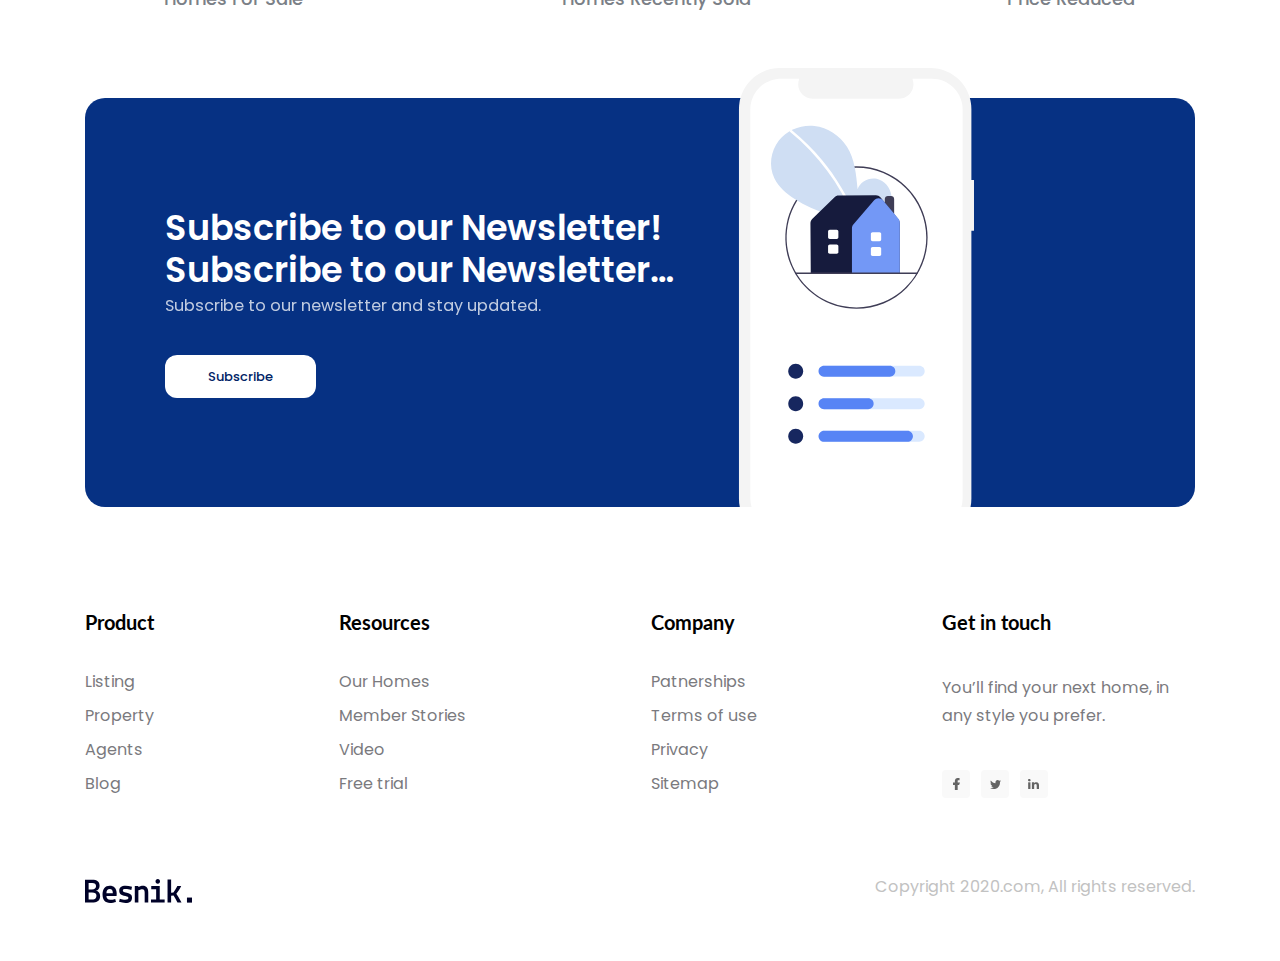
==== commit c3aa5f5c: "Fix bug" ====
--- a/RealEStateLandingPage/index.html
+++ b/RealEStateLandingPage/index.html
@@ -14,12 +14,12 @@
 <body>
     <main>
         <!-- Header -->
-        <header class="header">
+        <header class="fixed-header">
             <div class="content">
                 <!-- Header Navigation -->
                 <nav class="nav">
                     <!-- Logo -->
-                    <img src="./assets/img/logo.svg" alt="Besnik.">
+                    <a href="#!"><img src="./assets/img/logo.svg" alt="Besnik."></a>
     
                     <!-- Navigation -->
                      <ul>
@@ -37,23 +37,23 @@
                      </div>
                 </nav>
             </div>
-
-            <div class="hero-wrap">
-                <div class="content">
-                    <!-- Header Hero -->
-                    <div class="hero-info">
-                        <p class="sub-title">Welcome to Besnik Agency</p>
-                        <h1 class="title">Discover a place
-                            you'll love to live.</h1>
-                        <p class="desc">Get the best real estate deals first,
-                            before they hit the mass market! HOT FORECLOSURE DEALS with one simple search.</p>
-                        <a href="" class="btn btn-cal">More About Us</a>
-                    </div>
-                    <img src="./assets/img/hero-img.svg" alt="Discover a place
-                    you'll love to live." class="hero-img">
-                </div>
-            </div>
         </header>
+        
+        <div class="hero-wrap">
+            <div class="content">
+                <!-- Header Hero -->
+                <div class="hero-info">
+                    <p class="sub-title">Welcome to Besnik Agency</p>
+                    <h1 class="title">Discover a place
+                        you'll love to live.</h1>
+                    <p class="desc">Get the best real estate deals first,
+                        before they hit the mass market! HOT FORECLOSURE DEALS with one simple search.</p>
+                    <a href="" class="btn btn-cal">More About Us</a>
+                </div>
+                <img src="./assets/img/hero-img.svg" alt="Discover a place
+                you'll love to live." class="hero-img">
+            </div>
+        </div>
 
         <!-- Client -->
          <div class="client-wrap">
@@ -80,11 +80,11 @@
 
                 <!-- Client logo -->
                  <div class="client-logo">
-                    <img src="./assets/img/logo-meundies.svg" alt="meunies">
-                    <img src="./assets/img/logo-slack.svg" alt="slack">
-                    <img src="./assets/img/logo-amazon.svg" alt="amazon">
-                    <img src="./assets/img/logo-woocommerce.svg" alt="woo commerce">
-                    <img src="./assets/img/logo-sitepoint.svg" alt="sitepoint">
+                    <a href="#!"><img src="./assets/img/logo-meundies.svg" alt="meunies"></a>
+                    <a href="#!"><img src="./assets/img/logo-slack.svg" alt="slack"></a>
+                    <a href="#!"><img src="./assets/img/logo-amazon.svg" alt="amazon"></a>
+                    <a href="#!"><img src="./assets/img/logo-woocommerce.svg" alt="woo commerce"></a>
+                    <a href="#!"><img src="./assets/img/logo-sitepoint.svg" alt="sitepoint"></a>
                 </div>
             </div>
          </div>
--- a/RealEStateLandingPage/assets/css/style.css
+++ b/RealEStateLandingPage/assets/css/style.css
@@ -54,15 +54,20 @@
 }
 
 /* ===== Header ===== */
-.header{
+.fixed-header{
     background: #E6F0FF;
     padding-top: 3.8rem;
+    position:sticky;
+    top: -3.8rem;
+    z-index: 1;
 }
 
 .nav{
     display: flex;
-    padding-top: 1rem;
+    /* padding-top: 1rem; */
+    padding: 12px 0px;
     align-items: center;
+    
     /* flex-wrap: wrap; */
 }
 
@@ -122,9 +127,14 @@
 /* ===== Hero ===== */
 
 .hero-wrap{
-    margin-top: 3.9rem;
-    height: 61.9rem;
+    display:  flex;
+    flex-direction: column;
+    /* margin-top: 3.9rem; */
+    height: 70.9rem;
+    max-height: 100vh;
     position: relative;
+    background: #E6F0FF;
+    padding-top: 9.8rem;
 }
 
 .hero-info{
@@ -202,6 +212,18 @@
     display: flex;   
     align-items: center;
     justify-content: space-between;
+}
+
+.client-logo a{
+    display: flex;
+    align-items: center;
+    height: 90px;
+    padding: 0px 41px;
+    border-radius: 12px;
+}
+
+.client-logo a:hover{
+    box-shadow: 0px 10px 20px rgba(0, 0, 0, 0.1);
 }
 
 /* ===== Guides ===== */
